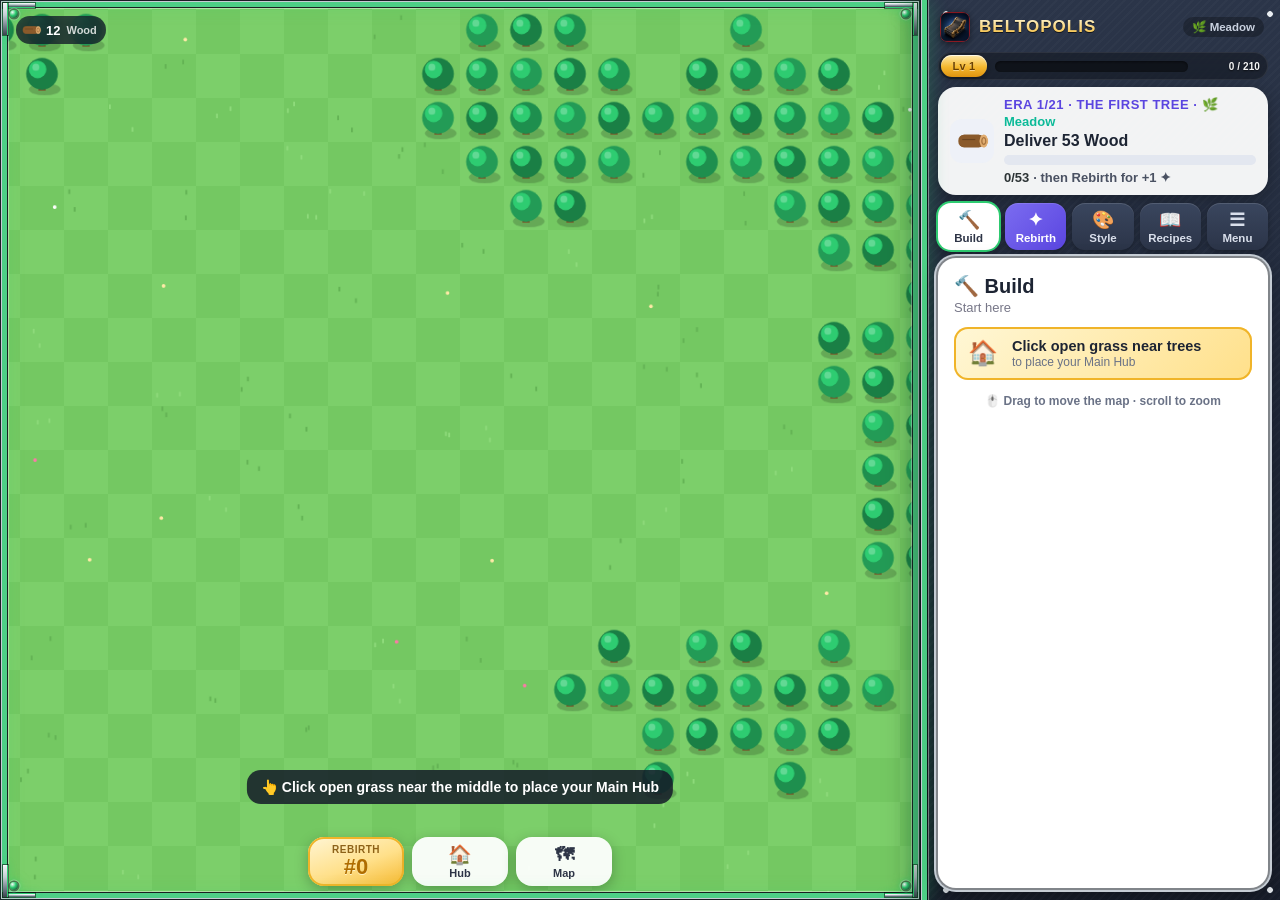
==== index.html @ 095f960b "Beltopolis web test build" ====
<!DOCTYPE html>
<html lang="en">
<head>
<meta charset="utf-8">
<meta name="viewport" content="width=device-width, initial-scale=1, maximum-scale=1, user-scalable=no, viewport-fit=cover">
<meta name="apple-mobile-web-app-capable" content="yes">
<meta name="mobile-web-app-capable" content="yes">
<meta name="apple-mobile-web-app-status-bar-style" content="black-translucent">
<meta name="apple-mobile-web-app-title" content="Beltopolis">
<meta name="theme-color" content="#1b2433">
<title>Beltopolis</title>
<link rel="manifest" href="manifest.webmanifest?v=72">
<link rel="apple-touch-icon" sizes="180x180" href="icons/icon-180.png?v=72">
<link rel="icon" type="image/png" sizes="32x32" href="icons/favicon-32.png?v=72">
<link rel="icon" type="image/png" sizes="16x16" href="icons/favicon-16.png?v=72">
<link rel="icon" type="image/png" sizes="192x192" href="icons/icon-192.png?v=72">
<link rel="stylesheet" href="style.css?v=72">
</head>
<body>
<canvas id="cv"></canvas>
<div id="frame" aria-hidden="true">
  <span class="fc tl"><i></i></span>
  <span class="fc tr"><i></i></span>
  <span class="fc bl"><i></i></span>
  <span class="fc br"><i></i></span>
</div>
<div id="top">
  <button type="button" id="xpBar" aria-label="Player level and XP">
    <span class="xp-badge" id="xpBadge">Lv 1</span><span class="xp-medal" id="xpMedal" hidden role="button" aria-label="Medals"><img alt=""></span>
    <span class="xp-track" aria-hidden="true"><i id="xpFill"></i></span>
    <span class="xp-lab" id="xpLab"></span>
  </button>
  <div id="quest" class="card"></div>
  <div id="stock"></div>
</div>
<div id="hint"></div>
<div id="bottom">
  <button id="rbTile" class="nav rbt" aria-label="Rebirth number"><span class="rbl">Rebirth</span><span class="rbn">#<b id="rbNum">0</b><i id="ascNum" class="ascb"></i></span></button>
  <button id="bPerk" class="nav main"><span class="ic">✦</span><span>Rebirth</span><span id="ppBadge" class="ppb"></span></button>
  <button id="bHub" class="nav" type="button" aria-label="Jump to your Hub"><span class="ic">🏠</span><span>Hub</span></button>
  <button id="bMap" class="nav" aria-label="View whole map"><span class="ic">🗺</span><span>Map</span></button>
  <button id="bMenu" class="nav"><span class="ic">☰</span><span>Menu</span></button>
</div>
<div id="photoBar">
  <button type="button" class="btn" data-a="x">Cancel</button>
  <span>Photo mode — frame your factory</span>
  <button type="button" class="btn green" data-a="shot">Take Photo</button>
</div>
<div id="photoPrev" role="dialog" aria-label="Factory photo"></div>
<div id="hutLoc">
  <button type="button" id="locWoodHut" class="hutloc" hidden aria-label="Find Woodcutter's Hut"><canvas aria-hidden="true"></canvas><span class="hutloc-mark" aria-hidden="true">🌲</span><span class="hutloc-badge" hidden>0</span></button>
  <button type="button" id="locRockHut" class="hutloc" hidden aria-label="Find Quarry Hut"><canvas aria-hidden="true"></canvas><span class="hutloc-mark" aria-hidden="true">⛏️</span><span class="hutloc-badge" hidden>0</span></button>
</div>
<aside id="dock" aria-label="Game panel">
  <div class="dk-brand"><img id="dkLogo" alt=""><b>Beltopolis</b><span id="dkWorld" class="dk-world"></span></div>
  <div id="dkStatus"></div>
  <nav class="dk-tabs" aria-label="Panels">
    <button type="button" class="dk-tab" data-t="build"><span class="ic">🔨</span><span>Build</span></button>
    <button type="button" class="dk-tab main" data-t="perk"><span class="ic">✦</span><span>Rebirth</span><i id="dkPP" class="ppb"></i></button>
    <button type="button" class="dk-tab" data-t="style"><span class="ic">🎨</span><span>Style</span></button>
    <button type="button" class="dk-tab" data-t="book"><span class="ic">📖</span><span>Recipes</span></button>
    <button type="button" class="dk-tab" data-t="menu"><span class="ic">☰</span><span>Menu</span></button>
  </nav>
  <div id="dkBody"><div id="dkIdle"></div></div>
</aside>
<div id="sheetWrap"><div id="sheet"></div></div>
<div id="toast"></div>
<div id="banner"></div>
<script src="game.js?v=72"></script>
</body>
</html>
---- style.css ----
:root{--sat:env(safe-area-inset-top,0px)}
*{box-sizing:border-box;-webkit-tap-highlight-color:transparent;-webkit-user-select:none;user-select:none;-webkit-touch-callout:none}
html,body{touch-action:manipulation;margin:0;height:100%;overflow:hidden;background:#1b2433;font-family:-apple-system,BlinkMacSystemFont,"SF Pro Rounded","Segoe UI",Roboto,"Noto Sans",sans-serif;color:#1d2433;overscroll-behavior:none}
#cv{position:fixed;inset:0;width:100%;height:100%;touch-action:none;display:block}
#top{position:fixed;left:0;right:0;top:0;padding:calc(var(--sat) + 8px) 10px 0;pointer-events:none;z-index:5}
.card{background:rgba(255,255,255,.94);border-radius:18px;box-shadow:0 6px 20px rgba(0,0,0,.25);}
#quest{pointer-events:auto;padding:10px 12px;display:flex;gap:10px;align-items:center}
#quest .qi{width:44px;height:44px;border-radius:12px;background:#eef1f8;display:flex;align-items:center;justify-content:center;flex:none}
#quest .qi img{width:36px;height:36px}
#quest .qb{flex:1;min-width:0}
#quest .qt{font-size:13px;font-weight:800;letter-spacing:.04em;color:#5a45e0;text-transform:uppercase;line-height:1.3}
#quest .qn{font-size:16px;font-weight:800;margin:1px 0 5px;white-space:nowrap;overflow:hidden;text-overflow:ellipsis}
.bar{height:10px;border-radius:6px;background:#e3e7f0;overflow:hidden}
.bar i{display:block;height:100%;width:0;background:linear-gradient(90deg,#00b894,#55efc4);border-radius:6px;transition:width .25s}
#quest .qr{font-size:13px;font-weight:700;color:#4a5162;margin-top:5px;display:flex;align-items:center;gap:4px;flex-wrap:wrap}
#quest .qr b{font-size:13px;font-weight:800;color:#2d3436}
#quest .qr img{width:16px;height:16px;vertical-align:-3px}
#quest.pulse{animation:pulse .6s}
@keyframes pulse{0%{transform:scale(1)}40%{transform:scale(1.04)}100%{transform:scale(1)}}
#stock{display:flex;gap:6px;overflow-x:auto;padding:8px 0 4px;pointer-events:auto;scrollbar-width:none}
#stock::-webkit-scrollbar{display:none}
.chip{flex:none;display:flex;align-items:center;gap:4px;background:rgba(20,26,40,.78);color:#fff;border-radius:14px;padding:3px 9px 3px 4px;font-size:13px;font-weight:700;backdrop-filter:blur(6px);-webkit-backdrop-filter:blur(6px)}
.chip img{width:22px;height:22px}
.chip.bump{animation:bump .3s}
@keyframes bump{50%{transform:scale(1.12)}}
#hint{position:fixed;left:50%;transform:translateX(-50%);bottom:calc(env(safe-area-inset-bottom) + 86px);background:rgba(20,26,40,.85);color:#fff;padding:9px 14px;border-radius:14px;font-size:14px;font-weight:600;max-width:92%;text-align:center;pointer-events:none;z-index:4;transition:opacity .3s}
#hint:empty{opacity:0}
#bottom{position:fixed;left:0;right:0;bottom:0;display:flex;gap:8px;justify-content:center;padding:8px 10px calc(env(safe-area-inset-bottom) + 10px);z-index:5;pointer-events:none}
.nav{pointer-events:auto;flex:1;max-width:96px;border:0;border-radius:16px;background:rgba(255,255,255,.94);box-shadow:0 4px 14px rgba(0,0,0,.25);padding:7px 4px;font:inherit;font-size:11px;font-weight:800;color:#2d3446;display:flex;flex-direction:column;align-items:center;gap:1px}
.nav .ic{font-size:19px;line-height:22px}
.nav:active{transform:scale(.94)}
.nav.glow{background:linear-gradient(135deg,#ffeaa7,#fdcb6e);animation:glow 1.2s infinite alternate}
@keyframes glow{to{box-shadow:0 0 18px 4px rgba(253,203,110,.9)}}
#sheetWrap{position:fixed;inset:0;z-index:10;pointer-events:none}
#sheetWrap.open{pointer-events:auto;background:rgba(0,0,0,.12)}
#sheet{position:absolute;left:0;right:0;bottom:0;background:#fff;border-radius:22px 22px 0 0;padding:14px 16px calc(env(safe-area-inset-bottom) + 16px);transform:translateY(105%);transition:transform .22s cubic-bezier(.2,.9,.3,1.1);max-height:min(62vh,62%);overflow-y:auto;-webkit-overflow-scrolling:touch;overscroll-behavior:contain;touch-action:pan-y;box-shadow:0 -8px 30px rgba(0,0,0,.25)}
/* leave ~38% of the screen as a clear tappable game band above the sheet */
#sheet.sheet-more{box-shadow:0 -8px 30px rgba(0,0,0,.25), inset 0 -32px 22px -10px rgba(255,255,255,.92)}
#sheetWrap.open #sheet{transform:none}
#sheet h2{margin:0 0 2px;font-size:20px}
#sheet .sub{color:#778;font-size:13px;margin-bottom:10px}
#sheet .grab{width:40px;height:5px;border-radius:3px;background:#d5d9e2;margin:-4px auto 10px}
.opt{display:flex;align-items:center;gap:10px;padding:10px;border-radius:14px;background:#f3f5fa;margin-bottom:8px;border:2px solid transparent}
.opt.sel{border-color:#6c5ce7;background:#efedff}
.opt .oi{width:42px;height:42px;flex:none}
.opt .ob{flex:1;min-width:0}
.opt .on{font-weight:800;font-size:15px}
.opt .od{font-size:12px;color:#667;display:flex;flex-wrap:wrap;align-items:center;gap:3px;margin-top:2px}
.opt .od img{width:16px;height:16px;vertical-align:-3px}
.cost.no{color:#d63031;font-weight:700}
.btn{border:0;border-radius:12px;padding:10px 14px;font:inherit;font-weight:800;font-size:14px;color:#fff;background:#6c5ce7;flex:none}
.btn:disabled{background:#b9bccc}
.btn.green{background:#00b894}.btn.red{background:#e17055}.btn.gray{background:#8a90a2}.btn.gold{background:#f39c12}
.btn:active{transform:scale(.95)}
.row{display:flex;gap:8px;margin-top:8px}
.row .btn{flex:1}
.lock{opacity:.55}
.kv{display:flex;justify-content:space-between;font-size:14px;padding:6px 0;border-bottom:1px solid #eef0f5}
.inv{display:grid;grid-template-columns:repeat(3,1fr);gap:6px}
.inv div{background:#f3f5fa;border-radius:10px;padding:5px;font-size:12px;font-weight:700;display:flex;align-items:center;gap:4px}
.inv img{width:22px;height:22px}
#toast{position:fixed;left:50%;top:40%;transform:translate(-50%,-50%) scale(.9);background:rgba(20,26,40,.92);color:#fff;padding:10px 16px;border-radius:14px;font-weight:700;font-size:14px;opacity:0;pointer-events:none;transition:all .2s;z-index:20;text-align:center;max-width:85%}
#toast.show{opacity:1;transform:translate(-50%,-50%) scale(1)}
#banner{position:fixed;left:50%;top:32%;transform:translate(-50%,-50%) scale(.6);z-index:21;pointer-events:none;opacity:0;text-align:center;background:linear-gradient(135deg,#6c5ce7,#a29bfe);color:#fff;border-radius:22px;padding:16px 18px;box-shadow:0 10px 40px rgba(108,92,231,.6);transition:all .35s cubic-bezier(.2,1.6,.4,1);max-width:min(92vw,360px);width:max-content}
#banner.show{opacity:1;transform:translate(-50%,-50%) scale(1)}
#banner b{display:block;font-size:24px}
#banner > span{display:block;font-size:13px;line-height:1.45;opacity:.95}
#banner .it{display:inline-flex;background:rgba(255,255,255,.92);color:#2d3436;font-size:11px;padding:0 5px 0 2px;line-height:18px;margin:2px 1px 0}
#banner .it img{width:14px;height:14px}
#banner .it .iq,#banner .it .nm{display:inline}
.pp{font-size:28px;font-weight:900;color:#f39c12}
.kv img{width:18px;height:18px;vertical-align:-4px}

/* item name labels next to icons */
.it{display:inline-flex;align-items:center;gap:3px;white-space:nowrap;background:rgba(108,92,231,.08);border-radius:8px;padding:1px 6px 1px 3px;font-weight:700;color:#3a4256;line-height:20px}
.it .nm{font-weight:600}
.opt .od .it img,.kv .it img,#quest .qr .it img{width:18px;height:18px;vertical-align:middle}
.opt .od{gap:4px}
.op{font-weight:800;color:#8a90a2;padding:0 1px}
.cost.no .it{color:#d63031;background:rgba(214,48,49,.09)}
.kv b{display:flex;flex-wrap:wrap;justify-content:flex-end;gap:4px;text-align:right;max-width:72%}
.kv span{flex:none}
.kv b .it,.kv b .it span{flex:initial}
#quest .qr .it{background:rgba(108,92,231,.1);color:#556;line-height:18px}
.chip .cn{font-size:11px;font-weight:600;opacity:.8;margin-left:2px}

/* building panel: stats / progress / tier upgrades */
.tpill{display:inline-block;vertical-align:3px;font-size:12px;font-weight:900;padding:2px 8px;border-radius:10px;background:var(--tc);color:#2d3436}
.sec{background:#f3f5fa;border-radius:14px;padding:10px 12px;margin:8px 0}
.st{font-size:13px;font-weight:900;letter-spacing:.06em;text-transform:uppercase;color:#2d3446;margin-bottom:6px}
.sh{font-size:13px;font-weight:800;color:#667}
.sr{display:flex;align-items:center;gap:6px;font-size:15px;padding:2px 0}
.sr img{width:22px;height:22px}.sr span{flex:1;font-weight:600}.sr b{font-weight:900;color:#00a383}
.ph{display:flex;justify-content:space-between;align-items:baseline;font-weight:900;font-size:14px;gap:8px}
.ph em{font-style:normal;font-weight:600;font-size:12px;color:#778;text-align:right}
.pin{display:flex;flex-wrap:wrap;gap:4px;align-items:center;margin:6px 0 2px;font-size:12px}
.pin .it img{width:18px;height:18px}
.pbar{height:10px;border-radius:6px;background:#dfe3ec;overflow:hidden;margin-top:6px}
.pbar i{display:block;height:100%;width:0;background:linear-gradient(90deg,#00b894,#55efc4);border-radius:6px;transition:width .15s linear}
.trow{display:flex;gap:8px;overflow-x:auto;scroll-snap-type:x mandatory;padding:2px 2px 6px;-webkit-overflow-scrolling:touch}
.tcard{flex:none;width:104px;scroll-snap-align:start;background:#fff;border:2px solid #dfe3ec;border-radius:14px;padding:8px 6px;text-align:center;display:flex;flex-direction:column;align-items:center;gap:3px}
.tcard.own{border-color:var(--tc)}
.tcard.cur{border-color:#6c5ce7;box-shadow:0 0 0 2px #6c5ce7 inset;background:#efedff}
.tcard.next{border-color:#00b894;border-style:dashed}
.tcard:not(.own):not(.next){opacity:.6}
.tpic{position:relative;width:56px;height:56px}
.tpic img{width:56px;height:56px}
.tcard:not(.own) .tpic img{filter:grayscale(.7)}
.tpic i{position:absolute;right:-4px;bottom:-2px;width:22px;height:22px;border-radius:50%;background:var(--tc);border:2px solid #fff;font-style:normal;font-weight:900;font-size:12px;line-height:18px;color:#2d3436}
.tn{font-weight:900;font-size:15px}
.tsp{font-weight:800;font-size:14px;color:#e67e22}
.tcur{font-size:12px;font-weight:800;color:#6c5ce7}.town{font-size:12px;font-weight:700;color:#00a383}.tlock{font-size:11px;color:#889}
.tcost{display:flex;flex-direction:column;gap:3px;align-items:center;font-size:11px}
.tcost .it{font-size:11px;padding:1px 5px 1px 2px}.tcost .it img{width:16px;height:16px}
.tcard .btn{padding:7px 10px;font-size:13px;margin-top:3px;width:100%}
.sec.rm{display:flex;align-items:center;justify-content:space-between}
.sec.rm .btn{padding:8px 12px}

/* double output cards */
.dpic{width:56px;height:56px;border-radius:14px;background:linear-gradient(135deg,#ffeaa7,#ffd32a);display:flex;align-items:center;justify-content:center;font-weight:900;font-size:22px;color:#2d3436;box-shadow:0 3px 0 #e1b12c}
.dcard:not(.own) .dpic{filter:grayscale(.6)}
.sr.avg{font-size:13px;color:#667}.sr.avg span{font-weight:600}.sr.avg b{color:#e1a500}

.inv div{transition:background .3s}.inv div.up{background:#dff7ec}.inv div.up .hq{color:#00a37a}.inv div.new{background:#e6e0ff}
.chip .cq{font-variant-numeric:tabular-nums}.inv .hq{font-variant-numeric:tabular-nums}

.btn.orange{background:#f0932b;white-space:nowrap}
.opt.clr{background:#fff4e6;border:2px dashed #f0b27a}
.opt.clr .clri{display:flex;align-items:center;justify-content:center;font-size:26px}
.opt.clr.hot{border:2px solid #e67e22;animation:clrpulse .5s 3}
@keyframes clrpulse{50%{transform:scale(1.03);box-shadow:0 0 0 6px rgba(230,126,34,.25)}}

#multibar{position:fixed;left:10px;right:10px;bottom:calc(env(safe-area-inset-bottom) + 84px);z-index:9;background:#1e2430;color:#fff;border-radius:18px;padding:10px 10px 10px 14px;display:flex;align-items:center;gap:8px;box-shadow:0 8px 24px rgba(0,0,0,.3);transform:translateY(160%);opacity:0;transition:transform .2s,opacity .2s;pointer-events:none}
#multibar.show{transform:none;opacity:1;pointer-events:auto}
#multibar .mb-t{flex:1;min-width:0;font-size:15px}
#multibar .mb-t b{color:#55efc4}
#multibar .mb-t span{display:block;font-size:11.5px;color:#b9c0cf;margin-top:2px;white-space:nowrap;overflow:hidden;text-overflow:ellipsis}
#multibar .btn{padding:9px 12px;font-size:14px;white-space:nowrap}
.bk{display:flex;align-items:center;gap:10px;background:#f3f5fa;border-radius:14px;padding:10px;margin-bottom:8px}
.bk.part{background:#fff7e6;border:1px dashed #f0b27a}
.bk-l{flex:1;min-width:0;display:flex;flex-direction:column;gap:3px}
.bk-l b{font-size:14px}.bk-l>span{font-size:12px;color:#778}
.bk-c{display:flex;flex-wrap:wrap;gap:4px;margin-top:2px}
.bk-s{color:#b07d10 !important}
.bk-r .btn{white-space:nowrap}
.bk-to{display:flex;align-items:center;gap:6px;margin:2px 0 8px;font-size:12px;color:#778;font-weight:700}
.tchip{border:2px solid var(--tc);background:#fff;border-radius:999px;padding:4px 10px;font-weight:900;font-size:13px;color:#2d3436}
.tchip.on{background:var(--tc)}
.sec.selall{display:flex;align-items:center;gap:10px}.sec.selall .btn{white-space:nowrap;font-size:13px;padding:9px 10px}
.sec.rm .bk-l{flex:1}
.bk-c .it{font-size:11px;padding:1px 5px 1px 2px;line-height:18px}.bk-c .it img{width:16px;height:16px;vertical-align:middle}
.away{text-align:center}.away h2{margin-top:2px}.aw-h{font-size:34px;line-height:1}
.aw-list{display:grid;grid-template-columns:1fr 1fr;gap:6px;margin:10px 0 6px;text-align:left}
.aw-i{display:flex;align-items:center;gap:6px;background:#f3f5fa;border-radius:12px;padding:6px 8px;font-size:13px;min-width:0}
.aw-i img{width:24px;height:24px;flex:none}.aw-i .aw-n{flex:1;min-width:0;overflow:hidden;text-overflow:ellipsis;white-space:nowrap;color:#556;font-weight:600}
.aw-i b{color:#00a37a;font-variant-numeric:tabular-nums}
.aw-more{font-size:12px;color:#889;margin-bottom:4px}

.sl-h{margin:8px 0 6px;font-size:15px;color:#334}
.slot{background:#f3f5fa;border:2px solid transparent;border-radius:14px;padding:8px 10px;margin-bottom:8px}
.slot.on{border-color:#00b894;background:#eafaf5}.slot.empty{border-style:dashed;border-color:#ccd2e0;background:#fafbfd}
.sl-top{display:flex;align-items:center;gap:6px}.sl-n{font-size:15px;min-width:0;overflow:hidden;text-overflow:ellipsis;white-space:nowrap}
.sl-ed{border:0;background:none;font-size:13px;padding:2px 4px;opacity:.7}
.sl-tag{margin-left:auto;background:#00b894;color:#fff;font-size:11px;font-weight:800;border-radius:8px;padding:2px 8px}
.sl-s{font-size:13px;color:#556}.sl-t{font-size:12px;color:#889}
.sl-b{display:flex;gap:8px;margin-top:6px}.sl-b:empty{display:none}.sl-b .btn{flex:1;padding:8px 10px}
/* ===== Eras / Rebirth ===== */
#quest.ready{background:linear-gradient(135deg,#fff7d6,#ffe08a);box-shadow:0 0 0 3px #f39c12,0 6px 20px rgba(0,0,0,.25);animation:qready 1.4s ease-in-out infinite;cursor:pointer}
@keyframes qready{50%{box-shadow:0 0 0 5px #fdcb6e,0 6px 24px rgba(243,156,18,.6)}}
.rb-card{background:#f3f5fa;border-radius:16px;padding:10px 12px;margin:6px 0 4px}
.rb-card.ready{background:linear-gradient(135deg,#fff7d6,#ffeaa7);box-shadow:inset 0 0 0 2px #f39c12}
.rb-row{display:flex;align-items:center;gap:8px;justify-content:space-between}
.rb-era{font-weight:800;font-size:15px;color:#334}.rb-q{font-size:13px;color:#556;margin-top:2px}
.rb-pp{font-size:26px;font-weight:900;color:#f39c12;white-space:nowrap}.rb-pp span{margin-right:3px}
.rb-next{display:flex;align-items:center;gap:10px;margin-top:8px;background:#fff;border-radius:12px;padding:6px 10px}
.rb-next img{width:40px;height:40px;flex:none}.rb-next small{display:block;color:#889;font-size:11px;font-weight:700;text-transform:uppercase;letter-spacing:.03em}.rb-next b{font-size:13px;color:#334}
.rb-go{width:100%;margin-top:10px;font-size:16px;padding:13px}
.rb-lock{font-size:12px;color:#778;margin-top:8px}
.pk-sub{font-size:11px;color:#99a;font-weight:600;margin-left:4px}
.pk-ic{display:flex;align-items:center;justify-content:center;font-size:24px;background:#fff4dc;border-radius:12px}
.pk-pips{display:flex;gap:3px;margin:2px 0}.pk-pips i{width:14px;height:6px;border-radius:3px;background:#dfe3ee}.pk-pips i.on{background:#f39c12}
#celebrate{position:fixed;inset:0;z-index:40;display:none;align-items:flex-start;justify-content:center;background:radial-gradient(circle at 50% 40%,rgba(108,92,231,.92),rgba(27,22,60,.96));padding:max(12px, env(safe-area-inset-top, 0px)) 16px 24px;overflow-y:auto;-webkit-overflow-scrolling:touch}
#celebrate.show{display:flex;animation:cbIn .35s ease-out}
#celebrate .cb-box{margin:auto}
@keyframes cbIn{from{opacity:0}to{opacity:1}}
.cb-box{width:100%;max-width:360px;text-align:center;color:#fff}
.cb-top{font-size:14px;font-weight:800;opacity:.85;text-transform:uppercase;letter-spacing:.08em}
.cb-box h1{margin:2px 0 6px;font-size:44px;font-weight:900;text-shadow:0 4px 0 rgba(0,0,0,.25);animation:cbPop .6s cubic-bezier(.2,1.6,.4,1)}
@keyframes cbPop{from{transform:scale(.3);opacity:0}to{transform:scale(1);opacity:1}}
.cb-pp span{display:inline-block;font-size:30px;font-weight:900;color:#ffd23f;background:rgba(0,0,0,.25);border-radius:999px;padding:4px 18px;animation:cbPop .6s .25s both cubic-bezier(.2,1.6,.4,1)}
.cb-pp small{display:block;font-size:12px;opacity:.8;margin-top:4px}
.cb-reveal{position:relative;width:170px;height:170px;margin:14px auto 4px}
.cb-rays{position:absolute;inset:0;border-radius:50%;background:repeating-conic-gradient(rgba(255,234,167,.55) 0 10deg,rgba(255,234,167,0) 10deg 30deg);animation:spin 8s linear infinite;-webkit-mask:radial-gradient(circle,#000 30%,transparent 70%);mask:radial-gradient(circle,#000 30%,transparent 70%)}
.cb-reveal img{position:absolute;left:50%;top:50%;width:112px;height:112px;transform:translate(-50%,-50%);filter:drop-shadow(0 0 14px rgba(255,255,255,.8)) drop-shadow(0 6px 6px rgba(0,0,0,.35));animation:cbReveal .9s .45s both cubic-bezier(.2,1.5,.4,1)}
@keyframes cbReveal{from{transform:translate(-50%,-50%) scale(0) rotate(-40deg);opacity:0}to{transform:translate(-50%,-50%) scale(1) rotate(0);opacity:1}}
@keyframes spin{to{transform:rotate(360deg)}}
.cb-kind{font-size:13px;font-weight:900;color:#ffd23f;text-transform:uppercase;letter-spacing:.1em}
.cb-name{font-size:22px;font-weight:900;margin:2px 0 8px;line-height:1.2}
.cb-era{font-size:14px;font-weight:700;opacity:.9}
.cb-q{font-size:14px;margin:6px 0 14px;background:rgba(255,255,255,.14);border-radius:12px;padding:8px}
#celebrate .row .btn{font-size:16px;padding:13px}

/* bottom bar: gold rebirth counter + prominent Rebirth button */
.nav.rbt{background:linear-gradient(160deg,#fff6d6,#ffe08a 55%,#f5b82e);color:#7a4b00;box-shadow:0 4px 14px rgba(0,0,0,.25),inset 0 0 0 2px #f0b429;justify-content:center;gap:0}
.nav.rbt .rbl{font-size:10px;letter-spacing:.5px;text-transform:uppercase;opacity:.85}
.nav.rbt .rbn{font-size:22px;line-height:24px;font-weight:900;color:#b06d00;text-shadow:0 1px 0 #fff3c4}
.nav.rbt .rbn b{font-weight:900}
.nav.main{position:relative;background:linear-gradient(135deg,#7b6cf0,#5a45e0);color:#fff;max-width:112px}
.nav.main .ic{font-size:21px}
.nav.main.has{animation:glow 1.2s infinite alternate}
.ppb{position:absolute;top:-8px;right:-6px;min-width:22px;padding:2px 6px;border-radius:12px;background:linear-gradient(135deg,#ffe08a,#f5b82e);color:#6b4100;font-size:12px;font-weight:900;box-shadow:0 2px 6px rgba(0,0,0,.3);display:none}
.ppb.show{display:block}

/* ascensions */
.ascb{font-style:normal;display:none;margin-left:3px;font-size:14px;font-weight:900;color:#fff;background:linear-gradient(135deg,#ffd23f,#e08e00);border-radius:9px;padding:0 5px;vertical-align:4px;box-shadow:0 1px 3px rgba(0,0,0,.25)}
.ascb.show{display:inline-block}
.opt.goldopt{background:linear-gradient(135deg,#fff8d6,#ffe9a0);border-color:#f0b429;box-shadow:0 0 0 2px #f5c542 inset,0 0 14px rgba(255,200,40,.55)}
.goldfree{color:#b06d00;background:linear-gradient(135deg,#ffe58a,#ffc93c);padding:1px 7px;border-radius:8px;font-weight:900;box-shadow:0 0 8px rgba(255,190,30,.7)}
.cb-box.asc{background:linear-gradient(180deg,#3b2a00,#7a5200 60%,#b37800);border:2px solid #ffd23f;box-shadow:0 0 40px rgba(255,200,40,.6)}
.asc-h{background:linear-gradient(180deg,#fff6c9,#ffd23f 50%,#f0a500);-webkit-background-clip:text;background-clip:text;color:transparent !important;font-size:38px !important;letter-spacing:1px;text-shadow:none !important;filter:drop-shadow(0 2px 0 rgba(0,0,0,.35))}
.asc-n{color:#ffe58a !important;font-size:21px !important}
.asc-rv img{filter:drop-shadow(0 0 14px #ffd23f) sepia(1) saturate(4) hue-rotate(-12deg) brightness(1.15)}
.asc-row{display:flex;justify-content:center;gap:6px;margin:6px 0;flex-wrap:wrap}
.asc-chip{display:inline-flex;width:30px;height:30px;border-radius:50%;align-items:center;justify-content:center;background:radial-gradient(#fff6c9,#ffd23f);box-shadow:0 0 10px rgba(255,210,63,.8)}
.asc-chip img{width:22px;height:22px}
.opt.goldopt .oi{filter:sepia(1) saturate(5) hue-rotate(-12deg) brightness(1.12) drop-shadow(0 0 5px rgba(255,200,40,.9))}
/* ===== retention: daily, achievements, golden hub ===== */
#hint{z-index:4}
#daily{position:fixed;inset:0;z-index:39;display:none;align-items:center;justify-content:center;background:radial-gradient(circle at 50% 35%,rgba(253,203,110,.92),rgba(108,92,231,.95) 70%);padding:18px}
#daily.show{display:flex;animation:cbIn .35s ease-out}
.dl-box{width:100%;max-width:360px;text-align:center;color:#fff}
.dl-top{font-size:14px;font-weight:900;text-transform:uppercase;letter-spacing:.1em;opacity:.9}
.dl-box h1{margin:2px 0;font-size:42px;font-weight:900;text-shadow:0 4px 0 rgba(0,0,0,.2);animation:cbPop .6s cubic-bezier(.2,1.6,.4,1)}
.dl-sub{font-size:14px;font-weight:700;margin-bottom:12px}
.dl-grid{display:grid;grid-template-columns:repeat(4,1fr);gap:7px;margin-bottom:12px}
.dy{position:relative;background:rgba(255,255,255,.18);border-radius:14px;padding:7px 2px;border:2px solid transparent}
.dy.big{grid-column:span 2;background:linear-gradient(160deg,rgba(255,243,176,.5),rgba(240,165,0,.5))}
.dy.got{opacity:.6}
.dy.now{background:#fff;color:#5a45e0;border-color:#ffd23f;box-shadow:0 0 18px rgba(255,210,63,.9);animation:bstPulse 1.1s ease-in-out infinite}
.dy-n{font-size:11px;font-weight:800;text-transform:uppercase}
.dy-i{font-size:24px;line-height:30px}
.dy-r{font-size:11px;font-weight:800}
.dy-c{position:absolute;top:-6px;right:-4px;background:#00b894;color:#fff;border-radius:50%;width:20px;height:20px;font-style:normal;font-size:12px;line-height:20px;font-weight:900}
.dl-get{background:rgba(0,0,0,.2);border-radius:14px;padding:8px;margin-bottom:14px}
.dl-get small{display:block;font-weight:800;opacity:.85;margin-bottom:4px}
.dl-get .it{display:inline-flex;align-items:center;gap:3px;background:rgba(255,255,255,.9);color:#2d3436;border-radius:10px;padding:2px 7px;margin:2px;font-weight:800;font-size:13px}
.dl-get .it img{width:20px;height:20px}
#daily .row .btn{font-size:18px;padding:14px}
#achToast{pointer-events:none;position:fixed;left:50%;top:calc(var(--sat) + 10px);transform:translate(-50%,calc(-100% - var(--sat) - 40px));opacity:0;visibility:hidden;z-index:45;display:flex;gap:10px;align-items:center;min-width:250px;max-width:92%;background:linear-gradient(135deg,#2d2a55,#5a45e0);color:#fff;border-radius:16px;padding:9px 14px;box-shadow:0 8px 30px rgba(0,0,0,.35),inset 0 0 0 2px #ffd23f;transition:transform .35s cubic-bezier(.2,1.4,.4,1),opacity .3s,visibility 0s .35s}
#achToast.show{transform:translate(-50%,0);opacity:1;visibility:visible;transition:transform .35s cubic-bezier(.2,1.4,.4,1),opacity .2s,visibility 0s}
#achToast.gone{display:none}
#achToast .at-ic{font-size:30px}
#achToast small{display:block;font-size:11px;font-weight:800;color:#ffd23f}
#achToast b{display:block;font-size:16px}
#achToast span{font-size:12px;opacity:.9}
#achToast .at-r{font-size:12px;opacity:.95;display:flex;flex-wrap:wrap;align-items:center;gap:3px;margin-top:2px;max-width:260px}
#achToast .at-r .it{background:rgba(255,255,255,.92);color:#2d3436;font-size:11px;padding:0 5px 0 2px;line-height:18px;opacity:1}
#achToast .at-r .it img{width:14px;height:14px}
.opt.achbtn{width:100%;display:flex;align-items:center;gap:10px;text-align:left;font:inherit;background:linear-gradient(135deg,#fff6d6,#ffe08a);border:2px solid #f0b429;border-radius:14px;padding:10px 12px;margin-bottom:6px;color:#2d3436}
.achbtn .ach-ic{font-size:26px}.achbtn .ob{flex:1}.achbtn b{display:block;font-size:16px}.achbtn small{color:#7a4b00;font-weight:700}.achbtn .chev{font-size:26px;color:#b06d00}
.gprog{background:linear-gradient(135deg,#fff8e1,#ffe9a8);border:2px solid #f0b429;border-radius:14px;padding:10px 12px;margin:6px 0 10px;color:#5a3a00}
.gprog.done{background:linear-gradient(135deg,#fff3b0,#ffd23f);box-shadow:0 0 18px rgba(255,200,40,.7)}
.gp-h{display:flex;justify-content:space-between;font-weight:900}
.bar.gold i{background:linear-gradient(90deg,#ffd23f,#f0a500)!important}
.gp-row{display:flex;gap:3px;margin-top:6px;justify-content:space-between}
.gp-c{width:28px;height:28px;border-radius:8px;background:rgba(0,0,0,.08);display:flex;align-items:center;justify-content:center;filter:grayscale(1);opacity:.45}
.gp-c.on{filter:none;opacity:1;background:#ffd23f;box-shadow:0 0 8px rgba(255,190,0,.9)}
.gp-c img{width:22px;height:22px}
.gp-s{font-size:12px;margin-top:6px}
.achs{display:flex;flex-direction:column;gap:6px;margin-bottom:10px}
.ach{display:flex;gap:10px;align-items:center;background:#f4f5fa;border-radius:12px;padding:8px 10px}
.ach .ach-ic{font-size:24px;width:32px;text-align:center;filter:grayscale(1);opacity:.55}
.ach.done{background:linear-gradient(135deg,#eafff7,#c9f7e6)}.ach.done .ach-ic{filter:none;opacity:1}
.ach-b{flex:1;min-width:0}.ach-b b{display:block;font-size:14px}.ach-b small{display:block;font-size:12px;color:#636e72}
.ach-b .bar{margin-top:4px;height:6px}
.ach-r{margin-top:4px;font-size:11px;font-weight:800;color:#6c5ce7;display:flex;flex-wrap:wrap;align-items:center;gap:3px;line-height:1.35}
.ach-r .it{font-size:11px;padding:0 5px 0 2px;line-height:18px;background:rgba(108,92,231,.10)}
.ach-r .it img{width:14px;height:14px}
.ach.leg .ach-r .it{background:rgba(255,210,63,.16);color:#ffe9a0}
.asc-prog{background:rgba(0,0,0,.22);border-radius:12px;padding:7px 10px;margin:6px 0;font-size:13px}
.asc-hint{font-size:12px;opacity:.9;margin-bottom:4px}
.era-unlock{margin:10px auto 8px;max-width:320px;background:linear-gradient(180deg,rgba(255,255,255,.2),rgba(80,50,140,.35));border:2px solid rgba(255,234,167,.75);border-radius:18px;padding:12px 12px 10px;box-shadow:0 0 28px rgba(162,140,255,.45),inset 0 0 0 1px rgba(255,255,255,.18);animation:cbPop .65s .2s both cubic-bezier(.2,1.6,.4,1)}
.era-unlock.cap{background:linear-gradient(180deg,rgba(255,243,176,.35),rgba(176,120,20,.35));border-color:#ffd23f}
.era-unlock .eu-k{font-size:11px;font-weight:900;letter-spacing:.14em;text-transform:uppercase;color:#ffd23f}
.era-unlock .eu-art{display:flex;align-items:center;justify-content:center;gap:8px;margin:8px 0 6px;min-height:76px}
.era-unlock .eu-art img{width:76px;height:76px;position:static;transform:none;filter:drop-shadow(0 0 12px rgba(255,255,255,.85)) drop-shadow(0 4px 6px rgba(0,0,0,.35));animation:euPop .75s .35s both cubic-bezier(.2,1.5,.4,1)}
.era-unlock .eu-arrow{font-size:28px;font-weight:900;color:#ffd23f;text-shadow:0 2px 0 rgba(0,0,0,.3)}
.era-unlock .eu-line{font-size:18px;font-weight:900;line-height:1.25;color:#fff}
.era-unlock .eu-sub{font-size:13px;font-weight:700;opacity:.95;margin-top:4px;line-height:1.35}
.era-unlock .eu-craft,.era-unlock .eu-more{font-size:13px;font-weight:700;opacity:.95;margin-top:6px;line-height:1.35}
.era-unlock .eu-fifty{display:inline-flex;align-items:center;justify-content:center;width:88px;height:88px;border-radius:50%;font-size:36px;font-weight:900;color:#5a3a00;background:radial-gradient(#fff6c9,#ffd23f 55%,#e08e00);box-shadow:0 0 24px rgba(255,210,63,.9);animation:euPop .75s .35s both cubic-bezier(.2,1.5,.4,1)}
.cb-name.asc-n .asc-gico{width:28px;height:28px;vertical-align:-6px;filter:sepia(1) saturate(4) hue-rotate(-12deg) brightness(1.15) drop-shadow(0 0 6px rgba(255,210,63,.8))}
@keyframes euPop{from{transform:scale(0) rotate(-28deg);opacity:0}to{transform:scale(1) rotate(0);opacity:1}}

.gh-win{background:linear-gradient(135deg,#fff3b0,#ffd23f);color:#5a3a00;border-radius:14px;padding:10px;margin:8px 0;font-size:14px;box-shadow:0 0 24px rgba(255,210,63,.9);animation:cbPop .7s .6s both cubic-bezier(.2,1.6,.4,1)}
.brtip{display:block;margin-top:3px;font-size:12px;color:#6c5ce7;font-weight:700}
/* legendary achievements */
.lg-h{margin:14px 0 8px;padding:10px 12px;border-radius:14px;text-align:center;color:#fff;background:linear-gradient(135deg,#3c1a78,#7d3cff 55%,#c48a00);box-shadow:0 0 18px rgba(165,94,234,.6),inset 0 0 0 2px #ffd23f}
.lg-h span{display:block;font-weight:900;letter-spacing:.18em;font-size:16px;color:#ffe9a0;text-shadow:0 0 8px rgba(255,210,63,.8)}
.lg-h small{font-size:12px;opacity:.9}
.ach.leg{background:linear-gradient(135deg,#2a1856,#4b2a96);color:#fff;box-shadow:0 0 12px rgba(165,94,234,.45),inset 0 0 0 2px rgba(255,210,63,.55)}
.ach.leg .ach-b small{color:#e6dcff}.ach.leg .ach-r{color:#ffd23f}
.ach.leg .ach-ic{filter:grayscale(.6) drop-shadow(0 0 4px rgba(255,210,63,.4));opacity:.8}
.ach.leg.done{background:linear-gradient(135deg,#5b2bc0,#c48a00);box-shadow:0 0 22px rgba(255,210,63,.8),inset 0 0 0 2px #ffd23f}
.ach.leg.done .ach-ic{filter:drop-shadow(0 0 8px #ffd23f);opacity:1}
.lg-tag{display:inline-block;font-style:normal;font-size:9px;font-weight:900;letter-spacing:.14em;color:#3c1a78;background:linear-gradient(90deg,#ffe9a0,#ffd23f);border-radius:6px;padding:1px 6px;margin-bottom:2px}
.bar.leg{background:rgba(255,255,255,.18)}.bar.leg i{background:linear-gradient(90deg,#a55eea,#ffd23f)!important}
.ach-p{font-size:11px!important;margin-top:2px;opacity:.9}
#achToast.legend{background:linear-gradient(135deg,#3c1a78,#7d3cff 60%,#c48a00);box-shadow:0 0 30px rgba(255,210,63,.8),inset 0 0 0 2px #ffd23f}
/* ===== ascension worlds ===== */
.ww{font-weight:700;color:#00b894;text-transform:none;letter-spacing:0;opacity:.95}
.world-tag{display:flex;align-items:center;gap:8px;background:linear-gradient(135deg,#eefaf5,#e8f0ff);border-radius:14px;padding:10px 12px;margin:8px 0 4px;font-size:15px}
.world-tag b{font-weight:800}.world-tag small{display:block;font-size:11px;color:#667;font-weight:600}
.asc-world{display:flex;align-items:center;gap:12px;background:rgba(0,0,0,.22);border-radius:14px;padding:8px 10px;margin:8px 0;text-align:left}
.asc-world .aw-prev{width:72px;height:72px;border-radius:12px;border:2px solid #ffd23f;flex:none;background:#000}
.asc-world .aw-l{font-size:11px;letter-spacing:.12em;text-transform:uppercase;opacity:.85;font-weight:800}
.asc-world b{display:block;font-size:18px;margin:1px 0}
.asc-world small{display:block;font-size:11px;opacity:.85}
/* ===== recipe book ===== */
.rbk-h{font-size:12px;font-weight:800;letter-spacing:.06em;text-transform:uppercase;color:#6c5ce7;margin:14px 0 6px}
.rbk-grid{display:grid;grid-template-columns:1fr 1fr;gap:8px}
.rbk-item{display:flex;align-items:center;gap:8px;border:0;border-radius:14px;padding:10px 12px;background:#eef1f8;font-weight:800;font-size:14px;text-align:left;color:#222}
.rbk-item img{width:28px;height:28px;flex:none}
.rbk-item.dim{opacity:.55;background:#f0f0f3;color:#889}
.rbk-q{font-size:22px;width:28px;text-align:center}
.rt-wrap{margin:8px 0 12px}
.rt-node{background:#f7f8fc;border-radius:16px;padding:10px 12px;margin:6px 0;border:2px solid #e4e7f0}
.rt-node.lock{opacity:.7}
.rt-head{display:flex;align-items:center;gap:10px}
.rt-head img,.rt-ic{width:36px;height:36px;font-size:28px;flex:none}
.rt-head b{display:block;font-size:16px}
.rt-head small{display:block;font-size:12px;color:#667;font-weight:600}
.rt-ins{margin:8px 0 4px;padding-left:8px;border-left:3px solid #a29bfe}
.rt-plus{text-align:center;font-weight:900;color:#a29bfe;margin:2px 0;font-size:14px}
.rt-arrow{font-size:13px;font-weight:700;color:#6c5ce7;margin:6px 0 2px;padding:6px 8px;background:rgba(108,92,231,.1);border-radius:10px}
.rt-raw{font-size:13px;font-weight:700;color:#00b894;margin-top:6px;padding:6px 8px;background:rgba(0,184,148,.1);border-radius:10px}
.rt-used{margin-top:10px;padding-top:8px;border-top:1px dashed #ccd}
.rt-uh{font-size:11px;font-weight:800;letter-spacing:.08em;text-transform:uppercase;color:#889;margin-bottom:6px}
.rt-chip{display:inline-flex;align-items:center;gap:5px;border:0;border-radius:999px;padding:7px 10px;margin:3px;background:#fff;box-shadow:0 1px 4px rgba(0,0,0,.08);font-weight:800;font-size:13px}
.rt-chip img{width:20px;height:20px}
.rt-chip.dim{opacity:.5}
#quest{cursor:pointer}

/* mega perk shop */
.pk.mega{background:linear-gradient(135deg,#f3e7ff,#fff7e0);border:2px solid #a55eea}
.mega-tag{display:inline-block;font-size:9px;font-weight:900;letter-spacing:.1em;background:#a55eea;color:#fff;border-radius:6px;padding:1px 5px;vertical-align:middle}
.pk-sec{margin:14px 0 6px;font-size:12px;font-weight:800;letter-spacing:.06em;text-transform:uppercase;color:#6c5ce7}
.pk-sec span{font-weight:600;color:#889;text-transform:none;letter-spacing:0}
.pk-own{font-size:12px;font-weight:800;color:#00b894;margin:2px 0}
.pk-costline{font-size:12px;font-weight:700;color:#a55eea;margin:2px 0}

/* —— clear single-track building upgrades —— */
.upg-sec{padding-top:4px}
.upg-tip{background:#fff8e1;border:2px solid #f0b429;border-radius:12px;padding:10px 12px;margin:0 0 10px;font-size:15px;font-weight:700;color:#5a3a00;line-height:1.35}
.upg-stars{font-size:22px;font-weight:900;letter-spacing:2px;color:var(--tc,#6c5ce7);margin:4px 0 10px;display:flex;align-items:center;gap:10px;flex-wrap:wrap}
.upg-stars span{font-size:16px;letter-spacing:0;color:#2d3436}
.upg-cmp{background:#f4f5fa;border-radius:14px;padding:10px 12px;margin-bottom:12px}
.upg-row{display:flex;flex-direction:column;gap:2px;padding:6px 0;border-bottom:1px solid #e5e7ef}
.upg-row:last-child{border-bottom:0;padding-bottom:0}
.upg-row .uk{font-size:13px;font-weight:800;color:#636e72;text-transform:uppercase;letter-spacing:.04em}
.upg-row .uv{font-size:16px;font-weight:700;color:#2d3436;line-height:1.35}
.upg-row .uv b{color:#6c5ce7}
.upg-row .uv small{font-size:13px;font-weight:600;color:#636e72}
.upg-btn{width:100%;font-size:17px;padding:14px 12px;margin-top:4px;white-space:normal;line-height:1.3}
.upg-btn.max{background:#dfe3ec;color:#636e72}
.upg-btn:disabled:not(.max){background:#dfe3ec;color:#636e72;opacity:1}
.upg-need{margin-top:8px;font-size:14px;font-weight:800;color:#d63031;text-align:center}

/* ===== daily spin wheel ===== */
.spin-box h1{font-size:34px}
.sp-wrap{position:relative;width:min(78vw,300px);margin:6px auto 10px}
.sp-cv{width:100%;height:auto;display:block;filter:drop-shadow(0 8px 18px rgba(0,0,0,.35));border-radius:50%}
.sp-pin{position:absolute;left:50%;top:-6px;transform:translateX(-50%);font-size:28px;line-height:1;color:#fff;text-shadow:0 2px 0 rgba(0,0,0,.35);z-index:2;pointer-events:none}
.sp-odds{display:flex;flex-direction:column;gap:4px;max-height:28vh;overflow:auto;text-align:left;background:rgba(0,0,0,.22);border-radius:14px;padding:8px 10px;margin-bottom:12px}
.sp-odd{display:flex;align-items:center;gap:8px;font-size:13px;font-weight:800;color:#fff}
.sp-odd i{width:10px;height:10px;border-radius:3px;flex:none}
.sp-odd img{width:22px;height:22px;vertical-align:-5px}
.sp-odd b{margin-left:auto;font-variant-numeric:tabular-nums;opacity:.95}
.sp-go{font-size:20px!important;padding:14px 28px!important;min-width:60%}
.sp-go:disabled{opacity:.7}
.sp-x{background:none;border:0;color:rgba(255,255,255,.85);font:inherit;font-weight:800;margin-top:8px;padding:8px 14px}
.sp-win{display:flex;justify-content:center;margin:14px 0;font-size:22px}
.sp-win .it{font-size:18px;padding:10px 16px;border-radius:16px;background:#fff;color:#2d3436;box-shadow:0 6px 20px rgba(0,0,0,.25)}
.sp-win .it img{width:36px;height:36px}
.sp-win .spin-pp{background:linear-gradient(135deg,#fff3b0,#ffd23f);color:#5a3a00}
.sp-note{font-size:13px;font-weight:700;background:rgba(0,0,0,.2);border-radius:12px;padding:8px 10px;margin:0 0 10px}
.sp-streak{display:flex;flex-direction:column;align-items:center;gap:4px;margin:2px 0 8px;color:#fff;font-weight:800}
.sp-streak b{background:linear-gradient(135deg,#fff6c0,#ffd23f);color:#5a3a00;border-radius:999px;padding:5px 12px;font-size:15px;box-shadow:0 2px 0 rgba(0,0,0,.2)}
.sp-streak span{font-size:12px;opacity:.92}
.sp-odd.jack{background:linear-gradient(90deg,rgba(255,210,63,.35),transparent);border-radius:8px;padding:4px 6px}
#daily.jack-bg{background:radial-gradient(circle at 50% 35%,rgba(255,210,63,.95),rgba(108,92,231,.95) 70%)}
.spin-box.jackpot h1{color:#ffd23f;text-shadow:0 0 22px rgba(255,210,63,.85);font-size:40px}
.sp-win.jackpot .it{background:linear-gradient(135deg,#fff6c0,#ffd23f);color:#5a3a00;font-size:22px;padding:14px 20px}
.sp-win .spin-jack{background:linear-gradient(135deg,#fff6c0,#ffd23f);color:#5a3a00}

/* ---- Ascension-world industrial screen frame (cosmetic, pointer-events:none) ---- */
:root{
  --frame-accent:#2ecc71;
  --frame-rim:#2ecc71;
  --frame-metal:#c5ccd4;
  --frame-dark:rgba(12,16,22,.92);
  --frame-hi:rgba(255,255,255,.42);
  --frame-glow:rgba(46,204,113,.35);
}
#frame{
  position:fixed; inset:0; z-index:6; pointer-events:none;
  /* noticeable world-colored edge (~6–7px) + metal hairlines; center stays clear */
  box-shadow:
    inset 0 0 0 1px var(--frame-dark),
    inset 0 0 0 2px var(--frame-metal),
    inset 0 0 0 7px var(--frame-rim),
    inset 0 0 0 8px var(--frame-dark),
    inset 0 0 0 9px var(--frame-hi),
    inset 0 0 22px var(--frame-glow);
}
#frame .fc{
  position:absolute; width:40px; height:40px; pointer-events:none;
}
/* polished metal L-brackets */
#frame .fc::before,#frame .fc::after{
  content:""; position:absolute;
  background:linear-gradient(180deg, #f2f5f8 0%, var(--frame-metal) 38%, #6a7380 78%, #3a424c 100%);
  box-shadow:
    0 0 0 1px rgba(0,0,0,.5),
    inset 0 1px 0 rgba(255,255,255,.55),
    0 0 8px var(--frame-glow);
}
#frame .fc.tl{ top:3px; left:3px }
#frame .fc.tr{ top:3px; right:3px }
#frame .fc.bl{ bottom:3px; left:3px }
#frame .fc.br{ bottom:3px; right:3px }
/* thicker, longer arms */
#frame .fc.tl::before,#frame .fc.tr::before,#frame .fc.bl::before,#frame .fc.br::before{ height:3.5px; width:32px }
#frame .fc.tl::after,#frame .fc.tr::after,#frame .fc.bl::after,#frame .fc.br::after{ width:3.5px; height:32px }
#frame .fc.tl::before,#frame .fc.tl::after{ top:0; left:0 }
#frame .fc.tr::before{ top:0; right:0 } #frame .fc.tr::after{ top:0; right:0 }
#frame .fc.bl::before{ bottom:0; left:0 } #frame .fc.bl::after{ bottom:0; left:0 }
#frame .fc.br::before{ bottom:0; right:0 } #frame .fc.br::after{ bottom:0; right:0 }
/* accent stripe along the inner face of each arm */
#frame .fc.tl::before{ border-bottom:1.5px solid var(--frame-accent) }
#frame .fc.tl::after{ border-right:1.5px solid var(--frame-accent) }
#frame .fc.tr::before{ border-bottom:1.5px solid var(--frame-accent) }
#frame .fc.tr::after{ border-left:1.5px solid var(--frame-accent) }
#frame .fc.bl::before{ border-top:1.5px solid var(--frame-accent) }
#frame .fc.bl::after{ border-right:1.5px solid var(--frame-accent) }
#frame .fc.br::before{ border-top:1.5px solid var(--frame-accent) }
#frame .fc.br::after{ border-left:1.5px solid var(--frame-accent) }
/* larger accent rivets */
#frame .fc i{
  position:absolute; width:8px; height:8px; border-radius:50%;
  background:radial-gradient(circle at 30% 28%, #fff 0%, var(--frame-accent) 42%, #1a1e24 100%);
  box-shadow:
    0 0 0 1.5px rgba(0,0,0,.45),
    0 0 0 2.5px rgba(255,255,255,.25),
    0 0 7px var(--frame-accent),
    0 0 14px var(--frame-glow);
}
#frame .fc.tl i{ top:7px; left:7px }
#frame .fc.tr i{ top:7px; right:7px }
#frame .fc.bl i{ bottom:7px; left:7px }
#frame .fc.br i{ bottom:7px; right:7px }

/* Hut locator buttons — mid-right, compact, pre-v34 / v39 nav style */
#hutLoc{position:fixed;right:max(8px,env(safe-area-inset-right,0px));top:calc(var(--sat) + 164px);bottom:calc(env(safe-area-inset-bottom,0px) + 100px);display:flex;flex-direction:column;justify-content:center;align-items:flex-end;gap:8px;z-index:6;pointer-events:none}
.hutloc{pointer-events:auto;position:relative;width:48px;height:48px;flex:none;border:0;border-radius:16px;background:rgba(255,255,255,.94);box-shadow:0 4px 14px rgba(0,0,0,.25);padding:0;font:inherit;color:#2d3446;display:flex;align-items:center;justify-content:center}
.hutloc[hidden]{display:none!important}
.hutloc:active{transform:scale(.94)}
.hutloc canvas{width:36px;height:36px;display:block;pointer-events:none}
.hutloc-mark{position:absolute;left:2px;top:1px;font-size:12px;line-height:14px;pointer-events:none;filter:drop-shadow(0 1px 1px rgba(255,255,255,.9))}
.hutloc-badge{position:absolute;top:-6px;right:-6px;min-width:18px;height:18px;padding:0 5px;border-radius:10px;background:#2d3446;color:#fff;font-size:11px;font-weight:900;line-height:18px;text-align:center;box-shadow:0 2px 6px rgba(0,0,0,.3);pointer-events:none}
.hutloc-badge[hidden]{display:none!important}

/* Player XP bar — slim, always-on, sits above the quest card */
#xpBar{pointer-events:auto;display:flex;align-items:center;gap:8px;width:100%;margin:0 0 6px;padding:3px 8px 3px 3px;border:0;border-radius:16px;background:rgba(20,26,40,.78);box-shadow:0 4px 14px rgba(0,0,0,.28),inset 0 1px 0 rgba(255,255,255,.14);backdrop-filter:blur(8px);-webkit-backdrop-filter:blur(8px);font:inherit;color:#fff;text-align:left}
#xpBar:active{transform:scale(.985)}
#xpBar .xp-badge{flex:none;min-width:46px;height:22px;padding:0 8px;border-radius:11px;background:linear-gradient(180deg,#ffe9a8,#f5b82e 55%,#e09410);color:#6b4100;font-weight:900;font-size:11px;letter-spacing:.02em;display:flex;align-items:center;justify-content:center;box-shadow:0 2px 6px rgba(0,0,0,.35),inset 0 1px 0 rgba(255,255,255,.7);text-shadow:0 1px 0 rgba(255,255,255,.45)}
#xpBar .xp-track{flex:1;height:11px;border-radius:8px;background:rgba(0,0,0,.45);box-shadow:inset 0 1px 3px rgba(0,0,0,.5);overflow:hidden;position:relative}
#xpBar .xp-track i{display:block;height:100%;width:0;border-radius:8px;background:linear-gradient(90deg,#6c5ce7,#a29bfe 55%,#ffeaa7);box-shadow:0 0 8px rgba(162,155,254,.75);transition:width .2s ease-out;position:relative}
#xpBar .xp-track i::after{content:"";position:absolute;left:0;right:0;top:0;height:48%;background:linear-gradient(180deg,rgba(255,255,255,.5),transparent);border-radius:8px 8px 0 0;pointer-events:none}
#xpBar .xp-lab{flex:none;font-size:10px;font-weight:800;color:#fff;text-shadow:0 1px 2px rgba(0,0,0,.7);min-width:64px;text-align:right;letter-spacing:.01em;opacity:.95}
#xpBar.lvlup{animation:xpPop .55s ease}
@keyframes xpPop{0%{transform:scale(1)}40%{transform:scale(1.03)}100%{transform:scale(1)}}
#xpBar.lvlup .xp-badge{animation:xpBadge .55s ease}
@keyframes xpBadge{0%{transform:scale(1)}40%{transform:scale(1.12)}100%{transform:scale(1)}}

/* Rebirth / Style shop tabs */
.shop-tabs{display:flex;gap:6px;margin:0 0 10px}
.stab{flex:1;border:0;border-radius:12px;padding:8px 10px;font:inherit;font-size:13px;font-weight:800;background:#eef1f8;color:#5a6278}
.stab.on{background:linear-gradient(135deg,#7b6cf0,#5a45e0);color:#fff;box-shadow:0 3px 10px rgba(90,69,224,.35)}
.lv-hero{display:flex;gap:10px;align-items:center;background:linear-gradient(135deg,#2d2a55,#5a45e0);color:#fff;border-radius:16px;padding:10px 12px;margin:0 0 12px;box-shadow:0 6px 18px rgba(90,69,224,.28),inset 0 1px 0 rgba(255,255,255,.2)}
.lv-hero .lv-badge{flex:none;min-width:52px;height:52px;border-radius:16px;background:linear-gradient(180deg,#ffe9a8,#f5b82e 55%,#e09410);color:#6b4100;font-weight:900;font-size:13px;display:flex;align-items:center;justify-content:center;text-align:center;box-shadow:0 2px 8px rgba(0,0,0,.3),inset 0 1px 0 rgba(255,255,255,.7);line-height:1.15}
.lv-hero .lv-meta{flex:1;min-width:0}
.lv-hero .lv-meta b{display:block;font-size:15px}
.lv-hero .lv-meta small{display:block;font-size:11px;opacity:.88;font-weight:600;margin:1px 0 6px}
.lv-bar{height:8px;border-radius:6px;background:rgba(0,0,0,.28);overflow:hidden}
.lv-bar i{display:block;height:100%;border-radius:6px;background:linear-gradient(90deg,#ffeaa7,#fff)}
.lv-n{font-size:11px;font-weight:700;margin-top:4px;opacity:.9}
.lv-hero .rb-pp{background:rgba(255,255,255,.15)}
.cos-cats{display:flex;gap:4px;margin:0 0 10px;overflow-x:auto;scrollbar-width:none;-webkit-overflow-scrolling:touch;position:sticky;top:-2px;z-index:3;background:#fff;padding:8px 0 8px;margin-top:-2px}
.cos-cats::-webkit-scrollbar{display:none}
.cos-cat{flex:1 1 0;min-width:0;border:0;border-radius:12px;padding:6px 2px 5px;font:inherit;font-size:10px;font-weight:800;line-height:1.15;text-align:center;background:#eef1f8;color:#5a6278}
.cos-cat-ic{display:block;font-size:14px;line-height:1.2;margin-bottom:1px}
.cos-cat.on{background:#2d3446;color:#fff}
.cos-card{display:flex;align-items:center;gap:10px;padding:10px;border-radius:16px;background:linear-gradient(180deg,#fff,#f3f5fa);margin-bottom:8px;border:2px solid #e6e9f2;box-shadow:0 2px 8px rgba(0,0,0,.06)}
.cos-card.eq{border-color:#f0b429;box-shadow:0 0 0 2px rgba(240,180,41,.25),0 2px 8px rgba(0,0,0,.06)}
.cos-sw{flex:none;width:52px;height:52px;border-radius:14px;box-shadow:inset 0 1px 0 rgba(255,255,255,.5),0 2px 6px rgba(0,0,0,.15);position:relative;overflow:hidden}
.cos-sw .sw-a,.cos-sw .sw-b{position:absolute;left:6px;right:6px;height:12px;border-radius:6px;box-shadow:0 1px 2px rgba(0,0,0,.2)}
.cos-sw .sw-a{top:12px}.cos-sw .sw-b{bottom:12px}
.cos-sw.build{background:linear-gradient(180deg,var(--c1),var(--c2))}
.cos-sw.build::after{content:"";position:absolute;left:16px;right:16px;bottom:6px;height:16px;border-radius:4px 4px 3px 3px;background:rgba(0,0,0,.22)}
.cos-sw.map{background:linear-gradient(180deg,var(--c1) 42%,var(--c2) 42%)}
.cos-sw.trail{background:radial-gradient(circle at 30% 40%,#fff,transparent 40%),radial-gradient(circle at 70% 60%,#ffeaa7,transparent 40%),linear-gradient(135deg,#2d2a55,#5a45e0)}
.cos-sw.trail.fire{background:radial-gradient(circle at 30% 40%,#fff3b0,transparent 42%),radial-gradient(circle at 70% 70%,#ff5a1f,transparent 48%),linear-gradient(135deg,#2a0a08,#c0392b)}
.cos-sw.trail.rainbow{background:conic-gradient(#ff3d7f,#ffd23f,#00e5ff,#7cff6b,#c77dff,#ff3d7f)}
.cos-sw.trail.nova{background:radial-gradient(circle at 50% 50%,#fff 12%,#7cf3ff 40%,#1a2a50 72%)}
.cos-sw.item.gild{background:radial-gradient(circle,#fff3b0 28%,#f0a500)}
.cos-sw.item.neon{background:radial-gradient(circle,#ff2bd6 30%,#0a0a14);box-shadow:inset 0 0 0 3px #00fff0,inset 0 1px 0 rgba(255,255,255,.5),0 2px 6px rgba(0,0,0,.15)}
.cos-sw.item.crystal{background:radial-gradient(circle,#fff 18%,#7cf3ff 55%,#2a4a80)}
.cos-sw.item.star{background:radial-gradient(circle,#fff 12%,#ffe08a 42%,#c98a00)}
.cos-sw.fx.party{background:conic-gradient(#ff3d7f,#ffd23f,#00e5ff,#7cff6b,#c77dff)}
.cos-sw.fx.gold{background:radial-gradient(circle,#fff3b0,#f0a500)}
.cos-sw.fx.aurora{background:conic-gradient(#ff6b9d,#ffd23f,#00cec9,#a29bfe,#55efc4,#ff6b9d)}
.cos-info{flex:1;min-width:0}
.cos-info b{display:block;font-size:15px}
.cos-info small{display:block;font-size:12px;color:#667;font-weight:600;margin-top:1px}
.cos-card .btn{flex:none;min-width:76px}
.opt.cosbtn{background:linear-gradient(135deg,#efe8ff,#d9d0ff);border-color:#a29bfe}
.opt.cosbtn small{color:#5a45e0}
.opt.cosbtn .chev{color:#5a45e0}
.opt.storebtn{background:linear-gradient(135deg,#d7fbe6,#8ee6b0);border-color:#21b66b;padding:13px 12px;box-shadow:0 3px 0 #1a8f54}
.opt.storebtn small{color:#0f6b3d}
.opt.storebtn .chev{color:#0f6b3d}
.opt.storebtn b{font-size:18px}

/* test sandbox badge — only shown on ?testpp=af1000 */
#testBadge{display:none;position:fixed;left:50%;top:calc(var(--sat,0px) + 4px);transform:translateX(-50%);z-index:46;background:linear-gradient(135deg,#d63031,#b71c1c);color:#fff;font:900 11px/1.2 -apple-system,Segoe UI,sans-serif;letter-spacing:.06em;padding:5px 12px;border-radius:999px;box-shadow:0 3px 10px rgba(0,0,0,.35);pointer-events:none;white-space:nowrap}
#testBadge.show{display:block}

/* v51: gold card explanation, disabled-build reason, landmarks, photo mode */
.goldnote{display:block;margin-top:5px;font-size:11px;font-weight:800;color:#8a5a00;background:linear-gradient(135deg,#fff3c0,#ffe08a);border-radius:8px;padding:4px 7px;line-height:1.3}
.needwhy{display:block;margin-top:5px;font-size:11px;font-weight:800;color:#9b1c1c;background:#ffe6e4;border-radius:8px;padding:4px 7px;line-height:1.35}
.needwhy .it{display:inline-flex;align-items:center;gap:2px;margin-right:4px}
.land-tag{display:inline-block;font-size:9px;font-weight:900;letter-spacing:.08em;background:#00b894;color:#fff;border-radius:6px;padding:1px 5px;vertical-align:middle}
.opt.landopt{background:linear-gradient(180deg,#f7fffb,#eefaf4)}
.cos-sw.land{background:#eef1f8;display:flex;align-items:center;justify-content:center}
.cos-sw.land img{width:44px;height:44px}

#photoBar{display:none;position:fixed;left:10px;right:10px;bottom:calc(var(--sab,0px) + 12px);z-index:60;background:rgba(20,24,36,.92);color:#fff;border-radius:16px;padding:8px 8px;align-items:center;gap:6px;box-shadow:0 8px 24px rgba(0,0,0,.35)}
#photoBar.show{display:flex}
#photoBar span{flex:1;font-size:12px;font-weight:800;text-align:center;line-height:1.2}
#photoBar .btn{flex:none;min-width:64px;padding:8px 10px}
#photoPrev{display:none;position:fixed;inset:0;z-index:80;background:rgba(0,0,0,.82);align-items:center;justify-content:center;padding:14px;padding-top:max(14px, env(safe-area-inset-top));padding-bottom:max(14px, env(safe-area-inset-bottom))}
#photoPrev.show{display:flex}
#photoPrev .pp-box{background:#fff;border-radius:18px;padding:12px;width:min(520px,100%);max-height:100%;display:flex;flex-direction:column;box-shadow:0 12px 40px rgba(0,0,0,.45)}
#photoPrev img{display:block;width:100%;max-height:min(62vh,70dvh);object-fit:contain;border-radius:10px;background:#111;margin-bottom:10px;-webkit-touch-callout:default !important;-webkit-user-select:auto !important;user-select:auto !important;pointer-events:auto;touch-action:manipulation}
#photoPrev .row{display:flex;gap:8px;align-items:stretch}
#photoPrev .row .btn{flex:1;min-width:0}
#photoPrev .row .btn.pp-share{flex:2.2;min-height:48px;font-size:16px;font-weight:900;padding:12px 14px}
#photoPrev .sub,#photoPrev .pp-hint{display:none}
body.photo-mode #top, body.photo-mode #bottom, body.photo-mode #hint, body.photo-mode #hutLoc, body.photo-mode #testBadge, body.photo-mode #banner, body.photo-mode #sheetWrap, body.photo-mode #quest, body.photo-mode #xpBar{visibility:hidden !important; pointer-events:none !important}
.cos-sw.form{background:#eef1f8;display:flex;align-items:center;justify-content:center;overflow:hidden}
.cos-sw.form img{width:44px;height:44px}

#testBadge{max-width:calc(100vw - 24px);overflow:hidden;text-overflow:ellipsis}

/* ===== In-app purchase screen + shop rows (glossy, matches Rebirth/Ascension celebration) ===== */
#iapScreen{position:fixed;inset:0;z-index:60;display:none;align-items:center;justify-content:center;padding:max(14px,env(safe-area-inset-top,0px)) 16px max(18px,env(safe-area-inset-bottom,0px));overflow-y:auto;-webkit-overflow-scrolling:touch;--c1:#ffd23f;--c2:#f0a500;--c3:#7a5200;--bg1:rgba(122,82,0,.94);--bg2:rgba(30,18,0,.97);--glow:rgba(255,200,40,.6);background:radial-gradient(circle at 50% 32%,var(--bg1),var(--bg2))}
#iapScreen.show{display:flex;animation:cbIn .3s ease-out}
#iapScreen.th-violet{--c1:#c9b6ff;--c2:#8e6cff;--c3:#3c1f9e;--bg1:rgba(108,92,231,.94);--bg2:rgba(22,14,58,.97);--glow:rgba(162,130,255,.65)}
#iapScreen.th-teal{--c1:#9ff3ff;--c2:#21c6e8;--c3:#0b5d86;--bg1:rgba(17,130,170,.94);--bg2:rgba(6,26,48,.97);--glow:rgba(80,220,255,.6)}
.iap-box{position:relative;width:100%;max-width:360px;text-align:center;color:#fff;border-radius:26px;padding:22px 18px 14px;
  background:linear-gradient(180deg,rgba(255,255,255,.22),rgba(255,255,255,.06) 38%,rgba(0,0,0,.18)),linear-gradient(180deg,var(--c3),rgba(0,0,0,.55));
  border:2px solid var(--c1);box-shadow:0 0 44px var(--glow),inset 0 2px 0 rgba(255,255,255,.45),inset 0 -6px 18px rgba(0,0,0,.35);animation:cbPop .5s cubic-bezier(.2,1.5,.4,1)}
.iap-x{position:absolute;top:10px;right:10px;width:32px;height:32px;border-radius:50%;border:0;font:inherit;font-weight:900;color:#fff;background:rgba(0,0,0,.28);box-shadow:inset 0 1px 0 rgba(255,255,255,.3)}
.iap-tag{display:inline-block;font-size:11px;font-weight:900;letter-spacing:.14em;color:var(--c3);background:linear-gradient(180deg,#fff,var(--c1));border-radius:999px;padding:4px 12px;box-shadow:0 2px 0 rgba(0,0,0,.25),inset 0 -2px 0 rgba(0,0,0,.12)}
.iap-hero{position:relative;width:180px;height:180px;margin:6px auto 0}
.iap-rays{position:absolute;inset:-10px;border-radius:50%;background:repeating-conic-gradient(rgba(255,255,255,.42) 0 9deg,rgba(255,255,255,0) 9deg 27deg);animation:spin 10s linear infinite;-webkit-mask:radial-gradient(circle,#000 28%,transparent 70%);mask:radial-gradient(circle,#000 28%,transparent 70%)}
.iap-badge{position:absolute;left:50%;top:50%;width:112px;height:112px;margin:-56px 0 0 -56px;border-radius:50%;
  background:radial-gradient(circle at 35% 28%,#fff 0,var(--c1) 22%,var(--c2) 60%,var(--c3) 100%);
  box-shadow:0 10px 0 rgba(0,0,0,.28),0 0 30px var(--glow),inset 0 -10px 16px rgba(0,0,0,.28),inset 0 6px 10px rgba(255,255,255,.7);
  display:flex;align-items:center;justify-content:center;animation:iapIn .8s .2s both cubic-bezier(.2,1.5,.4,1),iapBob 2.6s 1s ease-in-out infinite}
@keyframes iapIn{from{transform:scale(0) rotate(-40deg);opacity:0}to{transform:none;opacity:1}}
.iap-badge::after{content:'';position:absolute;left:18%;top:9%;width:52%;height:30%;border-radius:50%;background:linear-gradient(180deg,rgba(255,255,255,.85),rgba(255,255,255,0))}
.iap-badge span{font-size:58px;line-height:1;filter:drop-shadow(0 3px 0 rgba(0,0,0,.3));color:#fff;font-weight:900}
.th-teal .iap-badge span{font-size:66px;text-shadow:0 0 12px #fff}
.iap-num{position:absolute;right:6px;bottom:18px;font-size:26px;font-weight:900;color:#fff;background:linear-gradient(180deg,#ff8a5c,#e8432e);border-radius:14px;padding:2px 10px;border:2px solid #fff;box-shadow:0 4px 0 rgba(0,0,0,.3);transform:rotate(8deg)}
@keyframes iapBob{50%{transform:translateY(-6px)}}
.iap-h{margin:2px 0 10px;font-size:32px;font-weight:900;line-height:1.1;background:linear-gradient(180deg,#fff,var(--c1) 60%,var(--c2));-webkit-background-clip:text;background-clip:text;color:transparent;filter:drop-shadow(0 3px 0 rgba(0,0,0,.35))}
.iap-list{list-style:none;margin:0 0 10px;padding:10px 12px;text-align:left;background:rgba(0,0,0,.22);border-radius:16px;box-shadow:inset 0 2px 6px rgba(0,0,0,.25)}
.iap-list li{display:flex;gap:8px;align-items:flex-start;font-size:14px;font-weight:700;padding:4px 0;line-height:1.3}
.iap-list i{flex:none;width:20px;height:20px;border-radius:50%;font-style:normal;font-size:12px;font-weight:900;display:flex;align-items:center;justify-content:center;color:var(--c3);background:linear-gradient(180deg,#fff,var(--c1));box-shadow:0 2px 0 rgba(0,0,0,.25)}
.iap-note{font-size:13px;margin:0 0 12px;opacity:.95}
.iap-note b{color:var(--c1)}
.iap-buy{position:relative;width:100%;display:flex;align-items:center;justify-content:center;gap:8px;border:0;font:inherit;color:#4a2a00;padding:15px 12px;border-radius:18px;overflow:hidden;
  background:linear-gradient(180deg,#fff6c9 0,#ffd23f 45%,#f0a500 100%);box-shadow:0 6px 0 #a86a00,0 10px 18px rgba(0,0,0,.35),inset 0 2px 0 rgba(255,255,255,.9)}
.iap-buy::before{content:'';position:absolute;left:6%;right:6%;top:3px;height:42%;border-radius:14px;background:linear-gradient(180deg,rgba(255,255,255,.75),rgba(255,255,255,0))}
.iap-buy::after{content:'';position:absolute;top:0;bottom:0;width:40%;left:-60%;background:linear-gradient(100deg,transparent,rgba(255,255,255,.65),transparent);animation:iapShine 2.8s 1s infinite}
@keyframes iapShine{60%,100%{left:130%}}
.iap-buy span{position:relative;font-size:15px;font-weight:800}
.iap-buy b{position:relative;font-size:22px;font-weight:900}
.iap-buy:active{transform:translateY(4px);box-shadow:0 2px 0 #a86a00,0 4px 10px rgba(0,0,0,.35),inset 0 2px 0 rgba(255,255,255,.9)}
.iap-buy:disabled{filter:grayscale(.75) brightness(.85)}
.iap-buy.wait b{opacity:.5}
.iap-buy.owned{color:#0b5d2a;background:linear-gradient(180deg,#d9ffe9,#55e39a 50%,#1fb866);box-shadow:0 6px 0 #138a4a,inset 0 2px 0 rgba(255,255,255,.9);filter:none}
.iap-store{font-weight:900;font-size:15px;padding:13px;border-radius:16px;background:rgba(0,0,0,.28);box-shadow:inset 0 2px 6px rgba(0,0,0,.3)}
.iap-link{display:block;margin:10px auto 0;border:0;background:none;font:inherit;font-weight:800;font-size:14px;color:#fff;text-decoration:underline;text-underline-offset:3px}
.iap-link.dim{opacity:.7;text-decoration:none;margin-top:6px}
.iap-shop{display:flex;flex-direction:column;gap:8px;margin-bottom:6px}
.iap-row{--c1:#ffd23f;--c2:#f0a500;--c3:#7a5200;position:relative;display:flex;align-items:center;gap:10px;width:100%;text-align:left;font:inherit;color:#fff;border:0;border-radius:16px;padding:10px 12px;overflow:hidden;
  background:linear-gradient(180deg,rgba(255,255,255,.28),rgba(255,255,255,0) 50%),linear-gradient(135deg,var(--c2),var(--c3));box-shadow:0 4px 0 rgba(0,0,0,.22),inset 0 1px 0 rgba(255,255,255,.6),inset 0 0 0 2px rgba(255,255,255,.18)}
.iap-row.th-violet{--c1:#c9b6ff;--c2:#8e6cff;--c3:#3c1f9e}
.iap-row.th-teal{--c1:#9ff3ff;--c2:#21c6e8;--c3:#0b5d86}
.iap-row:active{transform:translateY(3px);box-shadow:0 1px 0 rgba(0,0,0,.22),inset 0 1px 0 rgba(255,255,255,.6)}
.iap-ri{flex:none;width:44px;height:44px;border-radius:50%;display:flex;align-items:center;justify-content:center;background:radial-gradient(circle at 35% 28%,#fff 0,var(--c1) 30%,var(--c2) 70%,var(--c3));box-shadow:0 3px 0 rgba(0,0,0,.25),inset 0 -4px 6px rgba(0,0,0,.25)}
.iap-ri span{font-size:22px;font-weight:900;color:#fff;filter:drop-shadow(0 1px 0 rgba(0,0,0,.3))}
.iap-rb{flex:1;min-width:0;display:flex;flex-direction:column}
.iap-rb b{font-size:15px;font-weight:900;text-shadow:0 1px 0 rgba(0,0,0,.25)}
.iap-rb small{font-size:12px;opacity:.92}
.iap-pill{flex:none;font-weight:900;font-size:14px;color:#4a2a00;padding:7px 11px;border-radius:12px;background:linear-gradient(180deg,#fff6c9,#ffd23f 50%,#f0a500);box-shadow:0 3px 0 #a86a00,inset 0 1px 0 #fff}
.iap-pill.own{color:#0b5d2a;background:linear-gradient(180deg,#d9ffe9,#55e39a 50%,#1fb866);box-shadow:0 3px 0 #138a4a,inset 0 1px 0 #fff}
.iap-pill.store{font-size:11px;color:#fff;background:rgba(0,0,0,.3);box-shadow:inset 0 1px 3px rgba(0,0,0,.35)}
.iap-pill.soon{font-size:11px;color:#5a4a20;background:linear-gradient(180deg,#efe6c8,#d9c896);box-shadow:0 3px 0 #9a8a5a,inset 0 1px 0 #fff}
.iap-row.soon{opacity:.62;filter:grayscale(.15);pointer-events:none;cursor:default}
.iap-row:disabled{opacity:.62;pointer-events:none}

/* ==================== Desktop docked panel (html.desk — wide screens only; phones never get this class) ==================== */
#dock{display:none}
html.desk{--dkw:clamp(360px,23vw,440px)}
html.desk #cv{right:auto;width:calc(100% - var(--dkw))}
html.desk #frame{right:var(--dkw)}
html.desk #top{right:var(--dkw);padding:12px 16px 0}
html.desk #stock{flex-wrap:wrap;overflow:visible;padding:4px 0}
html.desk #bottom{right:var(--dkw);padding:8px 10px 14px}
html.desk #bPerk,html.desk #bMenu{display:none}
html.desk #hint{left:calc((100% - var(--dkw)) / 2);bottom:96px;max-width:min(640px,calc(100% - var(--dkw) - 40px))}
html.desk #toast,html.desk #banner,html.desk #achToast,html.desk #testBadge{left:calc((100% - var(--dkw)) / 2)}
html.desk #testBadge{max-width:calc(100% - var(--dkw) - 24px)}
html.desk #hutLoc{right:calc(var(--dkw) + 12px);top:90px;bottom:100px}
html.desk #multibar{left:16px;right:calc(var(--dkw) + 16px);bottom:96px;max-width:720px;margin:0 auto}
html.desk body.photo-mode #cv{width:100%}
html.desk body.photo-mode #frame{right:0}
html.desk body.photo-mode #dock{display:none}
html.desk #photoBar{left:50%;right:auto;transform:translateX(-50%);width:min(720px,calc(100% - 20px))}

html.desk #dock{
  position:fixed;top:0;right:0;bottom:0;width:var(--dkw);z-index:12;
  display:flex;flex-direction:column;gap:8px;padding:10px 12px 12px 18px;
  color:#fff;
  background:
    radial-gradient(circle at 26px 14px,#e9edf2 0 2.5px,#59626e 3px,transparent 3.6px),
    radial-gradient(circle at calc(100% - 10px) 14px,#e9edf2 0 2.5px,#59626e 3px,transparent 3.6px),
    radial-gradient(circle at 26px calc(100% - 10px),#e9edf2 0 2.5px,#59626e 3px,transparent 3.6px),
    radial-gradient(circle at calc(100% - 10px) calc(100% - 10px),#e9edf2 0 2.5px,#59626e 3px,transparent 3.6px),
    repeating-linear-gradient(135deg,rgba(255,255,255,.018) 0 2px,transparent 2px 6px),
    linear-gradient(180deg,#2b3549 0%,#1f2738 45%,#171d2a 100%);
  box-shadow:-8px 0 26px rgba(0,0,0,.35);
}
/* world-colored metal rim along the map edge (same look as the screen frame) */
html.desk #dock::before{
  content:"";position:absolute;left:0;top:0;bottom:0;width:9px;pointer-events:none;
  background:linear-gradient(90deg,var(--frame-dark) 0 1px,var(--frame-metal) 1px 2px,var(--frame-rim) 2px 7px,var(--frame-dark) 7px 8px,var(--frame-hi) 8px 9px);
  box-shadow:0 0 18px var(--frame-glow);
}
html.desk .dk-brand{display:flex;align-items:center;gap:9px;min-height:34px;padding:0 4px 0 2px}
html.desk .dk-brand img{width:30px;height:30px;border-radius:8px;box-shadow:0 2px 6px rgba(0,0,0,.45);flex:none}
html.desk .dk-brand img:not([src]){visibility:hidden}
html.desk .dk-brand b{font-size:17px;font-weight:900;letter-spacing:.06em;text-transform:uppercase;background:linear-gradient(180deg,#fff7d6,#f5b82e);-webkit-background-clip:text;background-clip:text;color:transparent;filter:drop-shadow(0 1px 0 rgba(0,0,0,.6))}
html.desk .dk-world{margin-left:auto;font-size:11.5px;font-weight:800;color:#c9d1df;background:rgba(0,0,0,.28);border-radius:10px;padding:3px 9px;white-space:nowrap;overflow:hidden;text-overflow:ellipsis;max-width:48%}
html.desk #dkStatus{display:flex;flex-direction:column;flex:none}
html.desk #dkStatus #xpBar{margin:0 0 7px;background:rgba(0,0,0,.32);box-shadow:inset 0 0 0 1px rgba(255,255,255,.08)}
html.desk #dkStatus #quest{box-shadow:0 4px 14px rgba(0,0,0,.3)}
html.desk .dk-tabs{display:grid;grid-template-columns:repeat(5,1fr);gap:6px;flex:none}
html.desk .dk-tab{position:relative;border:0;border-radius:13px;padding:7px 2px 6px;font:inherit;font-size:11.5px;font-weight:800;color:#d9dfeb;cursor:pointer;
  background:linear-gradient(180deg,#3a465e,#2b3448);box-shadow:inset 0 1px 0 rgba(255,255,255,.12),0 2px 6px rgba(0,0,0,.3);display:flex;flex-direction:column;align-items:center;gap:1px}
html.desk .dk-tab .ic{font-size:18px;line-height:21px}
html.desk .dk-tab:hover{background:linear-gradient(180deg,#46536e,#323c52);color:#fff}
html.desk .dk-tab.on{background:#fff;color:#2d3446;box-shadow:0 0 0 2px var(--frame-accent),0 4px 12px rgba(0,0,0,.35)}
html.desk .dk-tab.main{color:#fff;background:linear-gradient(135deg,#7b6cf0,#5a45e0)}
html.desk .dk-tab.main.on{background:linear-gradient(135deg,#8d80f5,#6a56ec);box-shadow:0 0 0 2px #fff,0 4px 12px rgba(0,0,0,.35)}
html.desk .dk-tab.main.has{animation:glow 1.2s infinite alternate}
html.desk .dk-tab.glow{background:linear-gradient(135deg,#ffeaa7,#fdcb6e);color:#6b4100;animation:glow 1.2s infinite alternate}
html.desk .dk-tab .ppb{top:-7px;right:-4px;font-style:normal}
html.desk #dkBody{position:relative;flex:1;min-height:0;border-radius:18px;background:#fff;overflow:hidden;color:#1d2433;
  box-shadow:0 0 0 2px rgba(0,0,0,.35),0 0 0 4px var(--frame-metal),0 6px 18px rgba(0,0,0,.4)}
html.desk #dkIdle{position:absolute;inset:0;overflow-y:auto;padding:16px 16px 18px}
html.desk #dkIdle[hidden]{display:none}
html.desk #dkIdle h2{margin:0 0 2px;font-size:20px}
html.desk #dkIdle .sub{color:#778;font-size:13px;margin-bottom:12px}
html.desk .dk-steps{display:flex;flex-direction:column;gap:8px}
html.desk .dk-step{display:flex;align-items:center;gap:12px;background:#f3f5fb;border-radius:14px;padding:11px 12px}
html.desk .dk-step>span{font-size:24px;width:34px;text-align:center;flex:none}
html.desk .dk-step b{display:block;font-size:14.5px}
html.desk .dk-step small{display:block;font-size:12px;color:#6a7286;margin-top:1px}
html.desk .dk-step.big{background:linear-gradient(135deg,#fff7d6,#ffe08a);box-shadow:inset 0 0 0 2px #f0b429}
html.desk .dk-tip{margin-top:14px;font-size:12px;font-weight:700;color:#6a7286;text-align:center}
html.desk #sheetWrap{position:absolute;inset:0;z-index:auto;pointer-events:auto;background:none!important}
html.desk #sheetWrap:not(.open){display:none}
html.desk #sheet{position:absolute;inset:0;transform:none;transition:none;max-height:none;border-radius:0;padding:14px 16px 18px;box-shadow:none;overscroll-behavior:contain}
html.desk #sheet.sheet-more{box-shadow:inset 0 -32px 22px -10px rgba(255,255,255,.92)}
html.desk #sheet .grab,html.desk #sheet .shop-tabs{display:none}
html.desk #sheet::-webkit-scrollbar{width:10px}
html.desk #sheet::-webkit-scrollbar-thumb{background:#cfd5e2;border-radius:8px;border:2px solid #fff}
html.desk .dk-tab,html.desk #bottom .nav,html.desk #quest,html.desk #xpBar{cursor:pointer}
html.desk #dkStatus #quest{color:#1d2433}
html.desk body.photo-mode #toast,html.desk body.photo-mode #banner,html.desk body.photo-mode #achToast{left:50%}

/* ============================== MEDALS (v66) ============================== */
#xpBar .xp-medal{flex:none;width:28px;height:28px;margin:-4px -2px -4px -4px;display:flex;align-items:center;justify-content:center;cursor:pointer;filter:drop-shadow(0 2px 3px rgba(0,0,0,.55))}
#xpBar .xp-medal[hidden]{display:none}
#xpBar .xp-medal img{width:28px;height:28px;display:block}
#xpBar .xp-medal.m-solar img,#xpBar .xp-medal.m-cosmic img,#xpBar .xp-medal.m-legend img{animation:mdGlow 2.2s ease-in-out infinite}
/* "you have a new medal" glow: bottom-bar Menu button, dock tab, Menu entry */
#bottom .nav.medal-new{position:relative;background:linear-gradient(180deg,#fff8d6,#ffd75e);color:#5a3a00;animation:mdNavPulse 1.6s ease-in-out infinite}
#bottom .nav.medal-new::after,html.desk .dk-tab.medal-new::after{content:"";position:absolute;top:4px;right:6px;width:11px;height:11px;border-radius:50%;background:radial-gradient(circle at 35% 30%,#ffb3b3,#ff2d55 55%,#b3001e);box-shadow:0 0 0 2px #fff,0 0 8px rgba(255,45,85,.9);animation:mdDot 1.6s ease-in-out infinite}
html.desk .dk-tab.medal-new{animation:mdNavPulse 1.6s ease-in-out infinite}
@keyframes mdNavPulse{0%,100%{box-shadow:0 4px 14px rgba(0,0,0,.25),0 0 0 2px rgba(255,200,40,.55),0 0 8px 2px rgba(255,190,40,.35)}50%{box-shadow:0 4px 14px rgba(0,0,0,.25),0 0 0 3px #ffc400,0 0 22px 9px rgba(255,180,20,.95)}}
@keyframes mdDot{0%,100%{transform:scale(1)}50%{transform:scale(1.25)}}
@keyframes mdGlow{0%,100%{filter:drop-shadow(0 0 2px rgba(255,210,63,.5))}50%{filter:drop-shadow(0 0 7px rgba(255,210,63,1))}}
.opt.medalbtn .md-ic{display:flex;align-items:center;justify-content:center}
.opt.medalbtn .md-ic img{width:38px;height:38px;display:block;filter:drop-shadow(0 2px 2px rgba(0,0,0,.35))}
.opt.medalbtn .md-ic.lock img{filter:grayscale(1) brightness(.6)}
.opt.medalbtn.medal-new{position:relative;background:linear-gradient(135deg,#fff8dc,#ffe7a0);box-shadow:0 0 0 2px #ffc53d,0 0 16px rgba(255,190,40,.75);animation:mdOpt 1.6s ease-in-out infinite}
@keyframes mdOpt{0%,100%{box-shadow:0 0 0 2px #ffc53d,0 0 8px rgba(255,190,40,.45)}50%{box-shadow:0 0 0 3px #ffb300,0 0 22px rgba(255,170,20,.95)}}
.md-newtag{display:inline-block;vertical-align:2px;margin-left:6px;font-style:normal;font-size:10px;font-weight:900;letter-spacing:.06em;color:#fff;background:linear-gradient(180deg,#ff5a76,#e0002c);border-radius:8px;padding:2px 6px;box-shadow:0 2px 6px rgba(224,0,44,.45)}
/* wall */
.md-hero{display:flex;gap:12px;align-items:center;background:linear-gradient(135deg,#23293d,#3b2f6b);color:#fff;border-radius:16px;padding:10px 12px;margin:6px 0 8px;box-shadow:inset 0 1px 0 rgba(255,255,255,.12),0 4px 14px rgba(0,0,0,.25)}
.md-hi{flex:none;width:76px;height:76px;display:flex;align-items:center;justify-content:center}
.md-hi img{width:76px;height:76px;filter:drop-shadow(0 4px 6px rgba(0,0,0,.5))}
.md-hi.lock img{filter:grayscale(1) brightness(.5)}
.md-hm{flex:1;min-width:0}
.md-hm b{display:block;font-size:17px}
.md-hm small{display:block;font-size:12px;opacity:.8;margin-bottom:6px}
.md-hm .lv-n{color:#ffeaa7}
.md-tier{display:flex;align-items:baseline;justify-content:space-between;margin:12px 2px 6px;font-weight:900;font-size:13px;letter-spacing:.06em;text-transform:uppercase;color:#4a5068}
.md-tier small{font-size:11px;color:#8a90a6;letter-spacing:0}
.md-grid{display:grid;grid-template-columns:repeat(auto-fill,minmax(72px,1fr));gap:8px}
.md-t{position:relative;border:0;border-radius:14px;padding:6px 2px 5px;background:linear-gradient(180deg,#2c3348,#1a1f2e);box-shadow:inset 0 1px 0 rgba(255,255,255,.12),0 3px 8px rgba(0,0,0,.25);color:#fff;font:inherit;display:flex;flex-direction:column;align-items:center;gap:2px;cursor:pointer}
.md-t img{width:62px;height:62px;display:block;filter:drop-shadow(0 3px 4px rgba(0,0,0,.5))}
.md-t b{font-size:11px;font-weight:900;letter-spacing:.02em}
.md-t.lock{background:linear-gradient(180deg,#e9ebf1,#d7dae3);color:#6b7186}
.md-t.lock img{filter:grayscale(1) brightness(.62) contrast(.85);opacity:.55}
.md-t .md-lock{position:absolute;top:26px;left:50%;transform:translateX(-50%);font-style:normal;font-size:18px;filter:drop-shadow(0 1px 2px rgba(0,0,0,.45))}
.md-t.got:active{transform:scale(.96)}
.md-t.new{box-shadow:0 0 0 2px #ffd23f,0 0 14px rgba(255,200,40,.9);animation:mdOpt 1.6s ease-in-out infinite}
.md-t .md-new{position:absolute;top:-6px;right:-4px;font-style:normal;font-size:9.5px;font-weight:900;letter-spacing:.06em;color:#fff;background:linear-gradient(180deg,#ff5a76,#e0002c);border-radius:8px;padding:2px 5px;box-shadow:0 2px 6px rgba(224,0,44,.5);animation:mdDot 1.4s ease-in-out infinite}
.md-t.new::before{content:"✦";position:absolute;left:6px;top:4px;color:#ffe066;font-size:13px;text-shadow:0 0 6px #ffb000;animation:mdTwinkle 1.2s ease-in-out infinite}
@keyframes mdTwinkle{0%,100%{opacity:.25;transform:scale(.7)}50%{opacity:1;transform:scale(1.15)}}
.md-t.m-solar.got img,.md-t.m-cosmic.got img,.md-t.m-legend.got img{animation:mdGlow 2.2s ease-in-out infinite}
/* popup + full view */
#medalPop,#medalView{position:fixed;inset:0;z-index:50;display:none;align-items:center;justify-content:center;padding:max(14px,env(safe-area-inset-top,0px)) 16px max(16px,env(safe-area-inset-bottom,0px));background:radial-gradient(circle at 50% 38%,rgba(70,60,140,1),rgba(10,12,24,1) 75%);overflow-y:auto;-webkit-overflow-scrolling:touch;color:#fff;text-align:center}
#medalView{z-index:55}
#medalPop.show,#medalView.show{display:flex;animation:mdIn .3s ease-out}
@keyframes mdIn{from{opacity:0}to{opacity:1}}
#medalView.t0{background:radial-gradient(circle at 50% 36%,rgba(160,80,30,1),rgba(20,10,6,1) 75%)}
#medalView.t1,#medalView.t3,#medalView.t8{background:radial-gradient(circle at 50% 36%,rgba(80,120,170,1),rgba(8,14,26,1) 75%)}
#medalView.t2{background:radial-gradient(circle at 50% 36%,rgba(190,130,20,1),rgba(26,14,4,1) 75%)}
#medalView.t4{background:radial-gradient(circle at 50% 36%,rgba(20,150,80,1),rgba(3,22,12,1) 75%)}
#medalView.t5{background:radial-gradient(circle at 50% 36%,rgba(40,90,220,1),rgba(4,10,34,1) 75%)}
#medalView.t6{background:radial-gradient(circle at 50% 36%,rgba(200,20,50,1),rgba(30,2,8,1) 75%)}
#medalView.t7{background:radial-gradient(circle at 50% 36%,rgba(140,60,230,1),rgba(20,4,36,1) 75%)}
#medalView.t9{background:radial-gradient(circle at 50% 36%,rgba(255,120,0,1),rgba(40,6,0,1) 75%)}
#medalView.t10{background:radial-gradient(circle at 50% 36%,rgba(90,50,220,1),rgba(4,2,20,1) 75%)}
#medalView.t11{background:radial-gradient(circle at 50% 36%,rgba(255,61,127,1),rgba(60,20,120,1) 45%,rgba(6,4,20,1) 80%)}
.mp-box,.mv-box{margin:auto;width:min(380px,100%);display:flex;flex-direction:column;align-items:center}
.mp-kick{font-size:12px;font-weight:900;letter-spacing:.14em;color:#ffd23f;text-shadow:0 2px 8px rgba(0,0,0,.5)}
#medalPop h2,#medalView h2{margin:4px 0 0;font-size:34px;font-weight:900;letter-spacing:.01em;text-shadow:0 3px 12px rgba(0,0,0,.55)}
#medalView h2{font-size:44px}
.mp-sub{font-size:15px;font-weight:800;color:#ffeaa7;margin-top:2px}
.mv-meta{font-size:12.5px;opacity:.78;margin:6px 0 2px;min-height:16px}
#medalPop .row,#medalView .row{display:flex;gap:8px;width:100%;margin-top:14px}
#medalPop .row .btn{flex:1;font-size:16px;padding:13px}
#medalView .row .mv-share{flex:1;font-size:17px;font-weight:900;padding:14px}
#medalView .row .mv-nav{flex:none;width:52px;font-size:24px;padding:8px 0}
#medalView .mv-close{margin-top:8px;width:100%}
.mv-art{position:relative;width:210px;height:273px;margin:10px 0 2px;display:flex;align-items:center;justify-content:center}
.mv-art.big{width:250px;height:325px}
.mv-art img{position:relative;z-index:2;width:100%;height:100%;filter:drop-shadow(0 10px 18px rgba(0,0,0,.55));animation:mvFloat 3.2s ease-in-out infinite}
.mv-rays{position:absolute;z-index:1;left:50%;top:60%;width:170%;aspect-ratio:1;transform:translate(-50%,-50%);border-radius:50%;background:repeating-conic-gradient(rgba(255,255,255,.16) 0 7deg,rgba(255,255,255,0) 7deg 20deg);-webkit-mask-image:radial-gradient(circle,#000 25%,transparent 68%);mask-image:radial-gradient(circle,#000 25%,transparent 68%);animation:mvSpin 18s linear infinite}
.mv-shine{position:absolute;z-index:3;inset:0;pointer-events:none;-webkit-mask-size:100% 100%;mask-size:100% 100%;background:linear-gradient(115deg,transparent 30%,rgba(255,255,255,.75) 45%,transparent 58%) no-repeat;background-size:250% 100%;animation:mvShine 3.2s ease-in-out infinite}
.mv-shine{animation:mvShine 3.2s ease-in-out infinite,mvFloat 3.2s ease-in-out infinite}
.mv-art.m-solar .mv-rays{background:repeating-conic-gradient(rgba(255,190,40,.4) 0 8deg,rgba(255,120,0,0) 8deg 18deg)}
.mv-art.m-cosmic .mv-rays{background:repeating-conic-gradient(rgba(160,123,255,.45) 0 8deg,rgba(95,243,255,.12) 8deg 12deg,transparent 12deg 20deg)}
.mv-art.m-legend .mv-rays{background:conic-gradient(from 0deg,rgba(255,61,127,.6),rgba(255,210,63,.6),rgba(61,220,132,.6),rgba(61,217,255,.6),rgba(178,123,255,.6),rgba(255,61,127,.6));animation-duration:7s}
.mv-art.m-solar img,.mv-art.m-cosmic img,.mv-art.m-legend img{animation:mvFloat 3.2s ease-in-out infinite,mdGlowBig 2.4s ease-in-out infinite}
@keyframes mdGlowBig{0%,100%{filter:drop-shadow(0 10px 18px rgba(0,0,0,.55)) drop-shadow(0 0 6px rgba(255,210,63,.4))}50%{filter:drop-shadow(0 10px 18px rgba(0,0,0,.55)) drop-shadow(0 0 22px rgba(255,210,63,.95))}}
@keyframes mvSpin{to{transform:translate(-50%,-50%) rotate(360deg)}}
@keyframes mvFloat{0%,100%{transform:translateY(0)}50%{transform:translateY(-6px)}}
@keyframes mvShine{0%,20%{background-position:120% 0}65%,100%{background-position:-60% 0}}
html.desk #medalPop .mp-box,html.desk #medalView .mv-box{width:420px}

/* ============================== RESOURCE PACK IAP (v66) ============================== */
#iapScreen.th-green{--c1:#c8ffb0;--c2:#3ccf5e;--c3:#0f6b33;--bg1:rgba(30,150,70,.94);--bg2:rgba(6,36,18,.97);--glow:rgba(120,255,140,.6)}
.iap-row.th-green{--c1:#c8ffb0;--c2:#3ccf5e;--c3:#0f6b33}
.th-green .iap-badge span{font-size:62px}
.rp-row{display:flex;flex-wrap:wrap;gap:3px 4px;margin-top:3px}
.rp-c{display:inline-flex;align-items:center;gap:2px;font-size:11.5px;font-weight:900;background:rgba(0,0,0,.25);border-radius:8px;padding:1px 6px 1px 2px;box-shadow:inset 0 1px 2px rgba(0,0,0,.25)}
.rp-c img{width:16px;height:16px}
.rp-note{display:block}
.rp-grid{display:grid;grid-template-columns:repeat(3,1fr);gap:6px;margin-top:8px}
.rp-i{display:flex;flex-direction:column;align-items:center;gap:1px;background:linear-gradient(180deg,rgba(255,255,255,.95),rgba(232,240,236,.95));color:#2d3436;border-radius:12px;padding:6px 3px 5px;box-shadow:0 3px 0 rgba(0,0,0,.2),inset 0 1px 0 #fff}
.rp-i img{width:30px;height:30px;filter:drop-shadow(0 2px 2px rgba(0,0,0,.25))}
.rp-i b{font-size:15px;font-weight:900;color:#0f6b33}
.rp-i small{font-size:10.5px;font-weight:800;opacity:.75;white-space:nowrap;overflow:hidden;text-overflow:ellipsis;max-width:100%}
.rp-grid.big .rp-i img{width:38px;height:38px}
.rp-grid.big .rp-i b{font-size:18px}
#packPop{position:fixed;inset:0;z-index:62;display:none;align-items:center;justify-content:center;padding:max(14px,env(safe-area-inset-top,0px)) 16px max(16px,env(safe-area-inset-bottom,0px));background:radial-gradient(circle at 50% 35%,rgba(40,170,80,1),rgba(5,30,14,1) 75%);color:#fff;text-align:center;overflow-y:auto}
#packPop.show{display:flex;animation:mdIn .3s ease-out}
.rp-box{margin:auto;width:min(380px,100%);display:flex;flex-direction:column;align-items:center}
.rp-box h2{margin:6px 0 0;font-size:28px;font-weight:900;text-shadow:0 3px 10px rgba(0,0,0,.5)}
.rp-box .rp-grid{width:100%;margin-top:14px}
.rp-box .row{display:flex;width:100%;margin-top:16px}
.rp-box .row .btn{flex:1;font-size:18px;padding:14px}
.rp-crate{position:relative;width:150px;height:150px;display:flex;align-items:center;justify-content:center;margin-top:6px}
.rp-crate span{position:relative;z-index:2;font-size:96px;filter:drop-shadow(0 8px 12px rgba(0,0,0,.5));animation:mvFloat 3s ease-in-out infinite}
.rp-crate .mv-rays{top:50%;width:220%}


/* ===== v72: pinned Upgrade header, Rate row, My Buildings finder ===== */
#sheet.has-bld-head{
  display:flex;
  flex-direction:column;
  overflow:hidden;
  padding:10px 16px 0;
}
#sheet.has-bld-head .grab{margin:-2px auto 8px;flex:none}
#sheet.has-bld-head .bld-head{
  flex:none;
  z-index:3;
  background:#fff;
  margin:0 -16px;
  padding:0 16px 10px;
  border-bottom:1px solid #eceef4;
  box-shadow:0 8px 12px -8px rgba(0,0,0,.18);
}
#sheet.has-bld-head .bld-body{
  flex:1;
  min-height:0;
  overflow-y:auto;
  -webkit-overflow-scrolling:touch;
  overscroll-behavior:contain;
  padding:10px 0 calc(env(safe-area-inset-bottom) + 16px);
}

.bld-title{display:flex;align-items:baseline;justify-content:space-between;gap:10px;margin:0 0 8px}
.bld-title h2{margin:0;flex:1;min-width:0;line-height:1.15}
.bld-lv{font-size:18px;font-weight:900;letter-spacing:1px;color:var(--tc,#6c5ce7);white-space:nowrap;display:flex;align-items:center;gap:6px}
.bld-lv span{font-size:13px;letter-spacing:0;color:#2d3436;font-weight:800}

.upg-pin{display:flex;gap:8px;align-items:stretch}
.upg-pin .upg-btn{
  flex:1;
  width:auto;
  margin:0;
  display:flex;
  flex-direction:column;
  align-items:center;
  justify-content:center;
  gap:3px;
  padding:10px 10px 8px;
  font-size:16px;
  line-height:1.2;
  white-space:normal;
  min-height:0;
}
.upg-main{display:flex;align-items:baseline;gap:8px;justify-content:center;flex-wrap:wrap}
.upg-main b{font-size:17px;letter-spacing:.01em}
.upg-main em{
  font-style:normal;
  font-weight:800;
  font-size:14px;
  background:rgba(255,255,255,.22);
  border-radius:8px;
  padding:1px 8px;
}
.upg-btn.max .upg-main em,
.upg-btn:disabled .upg-main em{background:rgba(0,0,0,.06)}
.upg-cost,
.upg-cost .cost{
  display:flex;
  flex-wrap:wrap;
  gap:4px;
  justify-content:center;
  align-items:center;
  font-size:12px;
  font-weight:700;
  line-height:1.2;
}
.upg-btn .upg-cost .it,
.upg-cost .it{
  font-size:12px;
  font-weight:700;
  padding:2px 7px 2px 3px;
  line-height:18px;
  border-radius:8px;
  background:rgba(255,255,255,.92);
  color:#2d3436;
}
.upg-btn:disabled .upg-cost .it{background:rgba(255,255,255,.72);color:#4a5162}
.upg-btn .upg-cost .it img,
.upg-cost .it img{width:18px;height:18px;flex:none}
.upg-xbtn{
  min-width:62px;
  max-width:72px;
  padding:8px 8px;
  display:flex;
  flex-direction:column;
  align-items:center;
  justify-content:center;
  gap:1px;
  background:#6c5ce7;
  font-size:15px;
  line-height:1.15;
  align-self:stretch;
}
.upg-xbtn b{font-size:16px}
.upg-xbtn small{font-size:10px;font-weight:700;opacity:.9;letter-spacing:.04em;}
.upg-gain{margin-top:7px;font-size:12px;font-weight:700;color:#4a5162;text-align:center;line-height:1.35}
.upg-gain b{color:#6c5ce7}
#sheet.has-bld-head .upg-need{margin-top:6px}

html.desk #sheet.has-bld-head{padding:14px 16px 0;display:flex;flex-direction:column;overflow:hidden}
html.desk #sheet.has-bld-head .grab{display:none}
html.desk #sheet.has-bld-head .bld-body{padding-bottom:18px}

.upg-side{
  display:grid;
  grid-template-rows:1fr 1fr;
  gap:6px;
  flex:none;
  align-self:stretch;
  width:68px;
}
.upg-side .upg-xbtn,
.upg-side .upg-pbtn{
  width:100%;
  min-width:0;
  max-width:none;
  align-self:stretch;
  margin:0;
  min-height:0;
}
.upg-pbtn{
  min-width:62px;
  max-width:72px;
  padding:8px 6px;
  display:flex;
  flex-direction:column;
  align-items:center;
  justify-content:center;
  gap:1px;
  background:#8a90a2;
  font-size:15px;
  line-height:1.15;
  align-self:stretch;
  color:#fff;
}
.upg-pbtn b{font-size:16px}
.upg-pbtn small{font-size:10px;font-weight:700;opacity:.95;letter-spacing:.04em;height:12px;line-height:12px}
.upg-pbtn.is-paused{
  background:#f39c12;
  color:#fff;
  box-shadow:inset 0 0 0 1px rgba(255,255,255,.25);
}

.opt.ratebtn{
  background:linear-gradient(135deg,#fffdf5,#ffe9a8);
  border-color:#e0b33a;
  padding:12px 12px;
  box-shadow:0 1px 0 rgba(224,179,58,.35);
}
.opt.ratebtn b{font-size:17px}
.opt.ratebtn small{color:#8a5a00}
.opt.ratebtn .chev{color:#c49212}
.opt.ratebtn .ach-ic{filter:drop-shadow(0 1px 0 rgba(255,200,40,.6))}

.mb-list{display:flex;flex-direction:column;gap:8px}
.mb-row{display:flex;align-items:center;gap:10px;padding:8px 10px;border:0;border-radius:14px;background:#f3f5fa;width:100%;text-align:left;font:inherit;color:inherit;cursor:pointer}
.mb-row:active{transform:scale(.99)}
.mb-ico{width:44px;height:44px;border-radius:12px;background:#fff;flex:none;box-shadow:inset 0 0 0 1px rgba(0,0,0,.06)}
.mb-tx{flex:1;min-width:0}
.mb-tx b{display:block;font-size:15px;font-weight:800;color:#2d3436}
.mb-tx small{display:block;margin-top:1px;font-size:11px;font-weight:700;color:#5a6278}
.mb-n{flex:none;font-size:16px;font-weight:900;color:#5a45e0}
.mb-row .chev{font-size:24px;color:#b06d00;line-height:1}
#findToast{position:fixed;left:50%;bottom:96px;transform:translateX(-50%) translateY(8px);background:rgba(20,26,40,.94);color:#fff;padding:10px 16px;border-radius:14px;font-weight:800;font-size:14px;opacity:0;pointer-events:none;transition:all .2s;z-index:18;text-align:center;max-width:86%;box-shadow:0 6px 20px rgba(0,0,0,.35);letter-spacing:.01em}
#findToast.show{opacity:1;transform:translateX(-50%) translateY(0)}
body.photo-mode #findToast{visibility:hidden!important}

/* v72 Daily Challenges + Weekly Event */
.ch-badge{flex:none;min-width:34px;padding:3px 8px;border-radius:10px;background:linear-gradient(135deg,#ffe08a,#f5b82e);color:#6b4100;font-size:12px;font-weight:900;text-align:center;line-height:1.2}
.ch-badge.live{background:linear-gradient(135deg,#ff6b6b,#d63031);color:#fff;letter-spacing:.04em;font-size:10px;padding:4px 8px}
.dc-head{display:flex;align-items:flex-start;justify-content:space-between;gap:10px;margin:0 0 8px}
.dc-head h2{margin:0}
.dc-sub{margin:2px 0 0!important}
.dc-timer{flex:none;background:#eef1f8;color:#5a6278;border-radius:12px;padding:7px 10px;font-size:11px;font-weight:700;text-align:center;line-height:1.25}
.dc-timer b{display:block;font-size:14px;color:#2d3436;font-weight:900}
.dc-card{background:#f3f5fa;border:2px solid transparent;border-radius:14px;padding:10px 10px 9px;margin-bottom:8px}
.dc-card.ready{background:linear-gradient(180deg,#fffdf3,#fff3c8);border-color:#f0b429;box-shadow:0 0 0 2px rgba(240,180,41,.18)}
.dc-card.claimed{background:#eafff7;border-color:#b6f0dc;opacity:.92}
.dc-top{display:flex;align-items:center;gap:8px;margin-bottom:7px}
.dc-ic{width:36px;height:36px;border-radius:10px;background:#fff;display:flex;align-items:center;justify-content:center;flex:none;box-shadow:inset 0 0 0 1px rgba(0,0,0,.06)}
.dc-ic img{width:28px;height:28px}
.dc-ic.dc-emoji{font-size:20px}
.dc-tx{flex:1;min-width:0}
.dc-tx b{display:block;font-size:14px;font-weight:800;color:#2d3436;line-height:1.2}
.dc-tx small{display:block;margin-top:2px;font-size:11px;font-weight:700;color:#5a6278}
.dc-rew{flex:none;background:#fff3b0;color:#5a3a00;border-radius:10px;padding:4px 8px;font-size:13px;font-weight:900;white-space:nowrap}
.dc-card.claimed .dc-rew{background:#c9f7e6;color:#0b6b52}
.dc-card .bar{height:8px;margin:0}
.dc-card .bar.dim i{background:linear-gradient(90deg,#55efc4,#00b894);opacity:.7}
.dc-claim{width:100%;margin-top:8px;padding:9px 12px;font-size:15px;border-radius:12px}
.dc-claimed{margin-top:6px;text-align:center;font-size:12px;font-weight:800;color:#00b894}
.wk-card{background:linear-gradient(180deg,#fff,#f7f3ea);border:2px solid #f0b429;border-radius:16px;padding:14px 14px 16px}
.wk-card.claimed{background:linear-gradient(180deg,#f4fff9,#eafff7);border-color:#55efc4}
.wk-meta{display:flex;align-items:center;justify-content:space-between;gap:8px;margin-bottom:8px}
.wk-live{background:linear-gradient(135deg,#ff6b6b,#d63031);color:#fff;font-size:11px;font-weight:900;letter-spacing:.06em;border-radius:8px;padding:3px 8px}
.wk-live.done{background:linear-gradient(135deg,#55efc4,#00b894);letter-spacing:.04em}
.wk-ends{font-size:12px;font-weight:700;color:#5a6278}
.wk-ends b{color:#2d3436;font-weight:900}
.wk-goal{margin:0 0 12px;font-size:15px;font-weight:700;color:#2d3436}
.wk-prog{font-size:13px;color:#5a6278;font-weight:700;margin-bottom:14px}
.wk-prog b{color:#2d3436;font-size:16px;font-weight:900}
.wk-rew{display:flex;align-items:center;gap:12px;background:#2a1a12;color:#f6e6d4;border-radius:14px;padding:10px 12px}
.wk-belt{width:72px;height:72px;border-radius:14px;flex:none;background:#2a1a12}
.wk-rewt{flex:1;min-width:0}
.wk-rewt small{display:block;font-size:10px;font-weight:800;letter-spacing:.05em;text-transform:uppercase;color:#e8c39a;margin-bottom:2px}
.wk-rewt b{display:block;font-size:18px;font-weight:900;color:#fff}
.wk-rewt span{display:block;margin-top:2px;font-size:11px;font-weight:700;color:#d7b598;line-height:1.3}
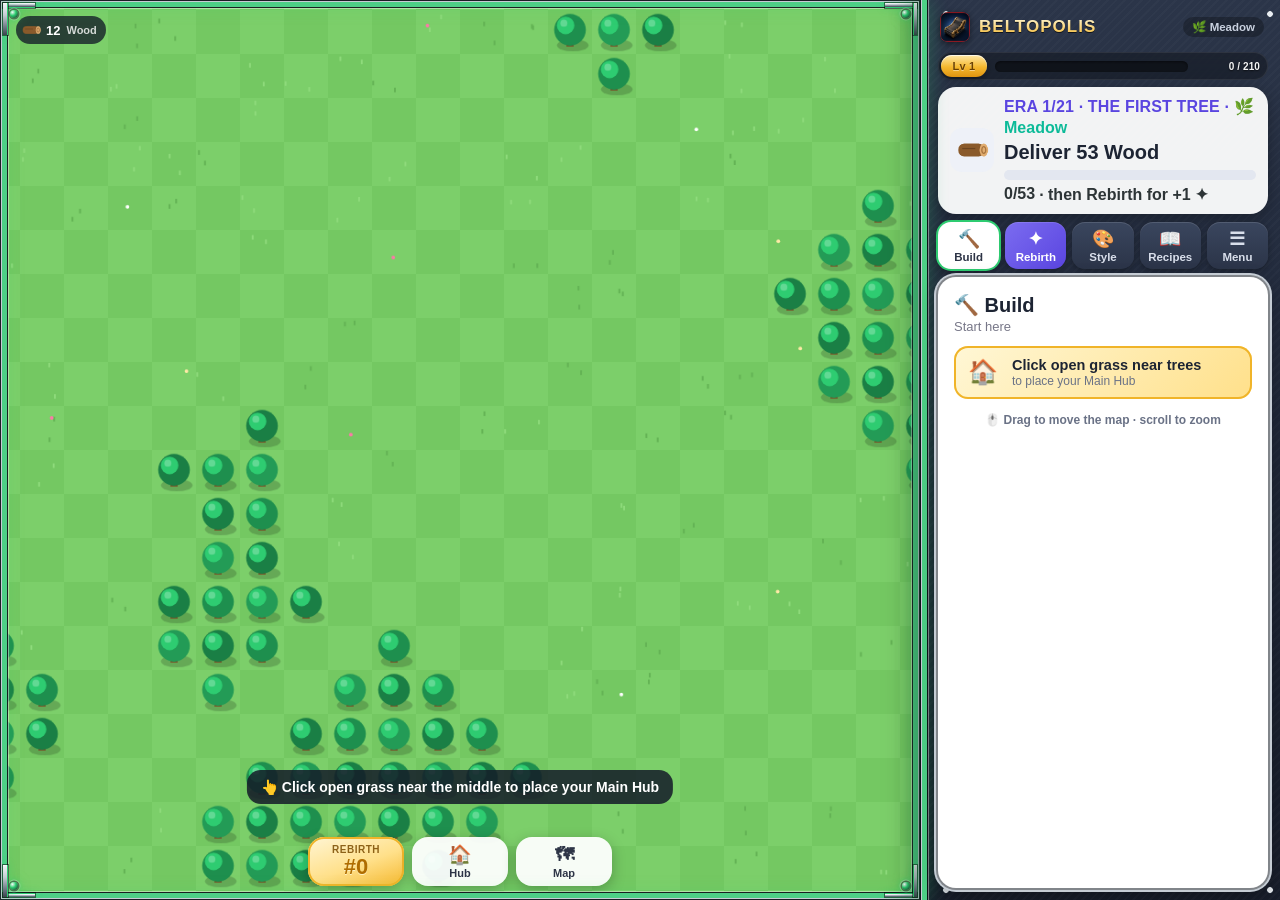
==== commit 2d76013f: "Bigger quest text, daily rewards 2 each" ====
--- a/index.html
+++ b/index.html
@@ -14,7 +14,7 @@
 <link rel="icon" type="image/png" sizes="32x32" href="icons/favicon-32.png?v=72">
 <link rel="icon" type="image/png" sizes="16x16" href="icons/favicon-16.png?v=72">
 <link rel="icon" type="image/png" sizes="192x192" href="icons/icon-192.png?v=72">
-<link rel="stylesheet" href="style.css?v=72">
+<link rel="stylesheet" href="style.css?v=72b">
 </head>
 <body>
 <canvas id="cv"></canvas>
@@ -66,6 +66,6 @@
 <div id="sheetWrap"><div id="sheet"></div></div>
 <div id="toast"></div>
 <div id="banner"></div>
-<script src="game.js?v=72"></script>
+<script src="game.js?v=72b"></script>
 </body>
 </html>
--- a/style.css
+++ b/style.css
@@ -8,12 +8,12 @@
 #quest .qi{width:44px;height:44px;border-radius:12px;background:#eef1f8;display:flex;align-items:center;justify-content:center;flex:none}
 #quest .qi img{width:36px;height:36px}
 #quest .qb{flex:1;min-width:0}
-#quest .qt{font-size:13px;font-weight:800;letter-spacing:.04em;color:#5a45e0;text-transform:uppercase;line-height:1.3}
-#quest .qn{font-size:16px;font-weight:800;margin:1px 0 5px;white-space:nowrap;overflow:hidden;text-overflow:ellipsis}
+#quest .qt{font-size:16px;font-weight:900;letter-spacing:.01em;color:#5a45e0;text-transform:uppercase;line-height:1.3}
+#quest .qn{font-size:20px;font-weight:900;margin:2px 0 6px;white-space:nowrap;overflow:hidden;text-overflow:ellipsis}
 .bar{height:10px;border-radius:6px;background:#e3e7f0;overflow:hidden}
 .bar i{display:block;height:100%;width:0;background:linear-gradient(90deg,#00b894,#55efc4);border-radius:6px;transition:width .25s}
-#quest .qr{font-size:13px;font-weight:700;color:#4a5162;margin-top:5px;display:flex;align-items:center;gap:4px;flex-wrap:wrap}
-#quest .qr b{font-size:13px;font-weight:800;color:#2d3436}
+#quest .qr{font-size:16px;font-weight:800;color:#2d3436;margin-top:5px;display:flex;align-items:center;gap:4px;flex-wrap:wrap}
+#quest .qr b{font-size:16px;font-weight:800;color:#2d3436}
 #quest .qr img{width:16px;height:16px;vertical-align:-3px}
 #quest.pulse{animation:pulse .6s}
 @keyframes pulse{0%{transform:scale(1)}40%{transform:scale(1.04)}100%{transform:scale(1)}}
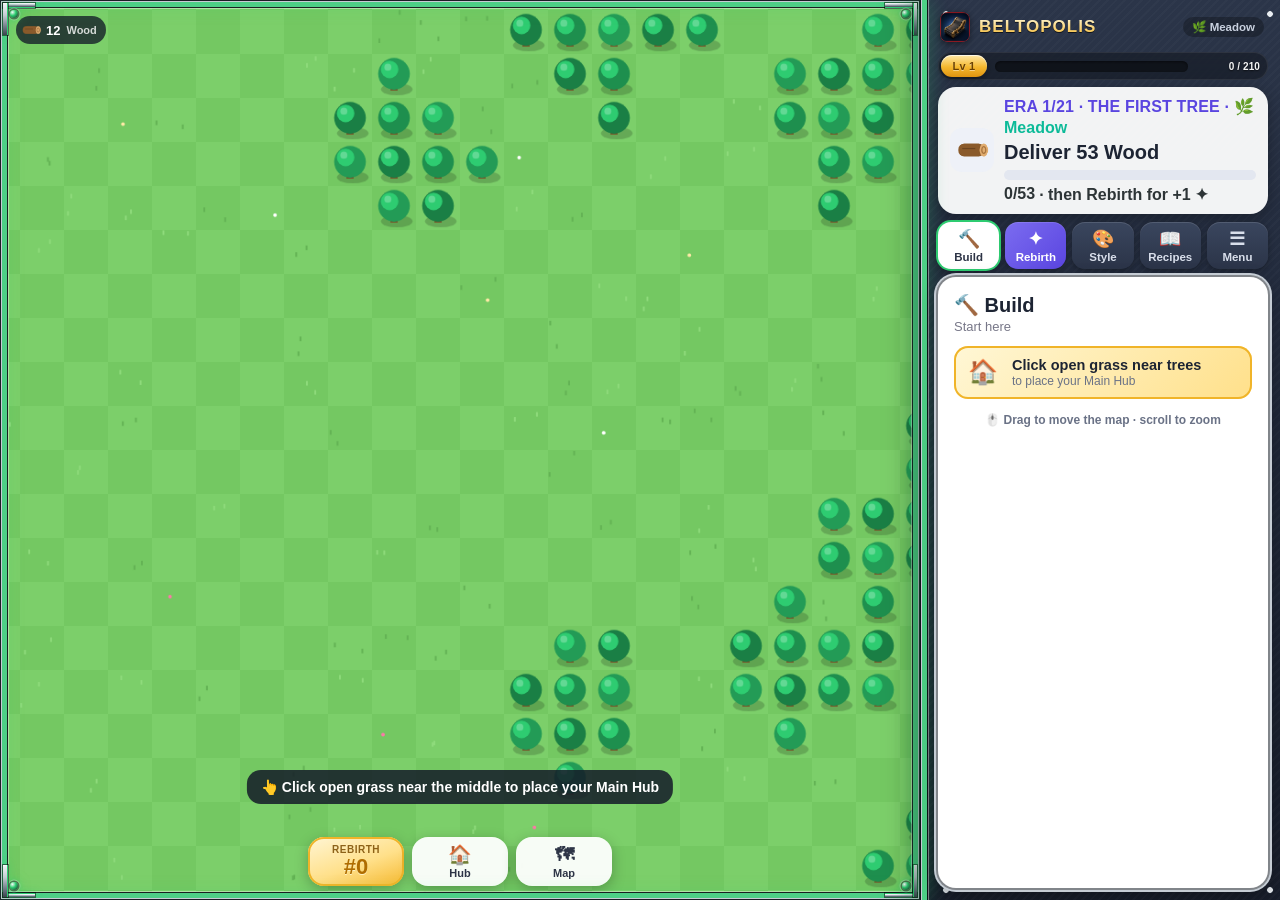
==== commit da894d80: "Daily challenges 1 each" ====
--- a/index.html
+++ b/index.html
@@ -14,7 +14,7 @@
 <link rel="icon" type="image/png" sizes="32x32" href="icons/favicon-32.png?v=72">
 <link rel="icon" type="image/png" sizes="16x16" href="icons/favicon-16.png?v=72">
 <link rel="icon" type="image/png" sizes="192x192" href="icons/icon-192.png?v=72">
-<link rel="stylesheet" href="style.css?v=72b">
+<link rel="stylesheet" href="style.css?v=72c">
 </head>
 <body>
 <canvas id="cv"></canvas>
@@ -66,6 +66,6 @@
 <div id="sheetWrap"><div id="sheet"></div></div>
 <div id="toast"></div>
 <div id="banner"></div>
-<script src="game.js?v=72b"></script>
+<script src="game.js?v=72c"></script>
 </body>
 </html>
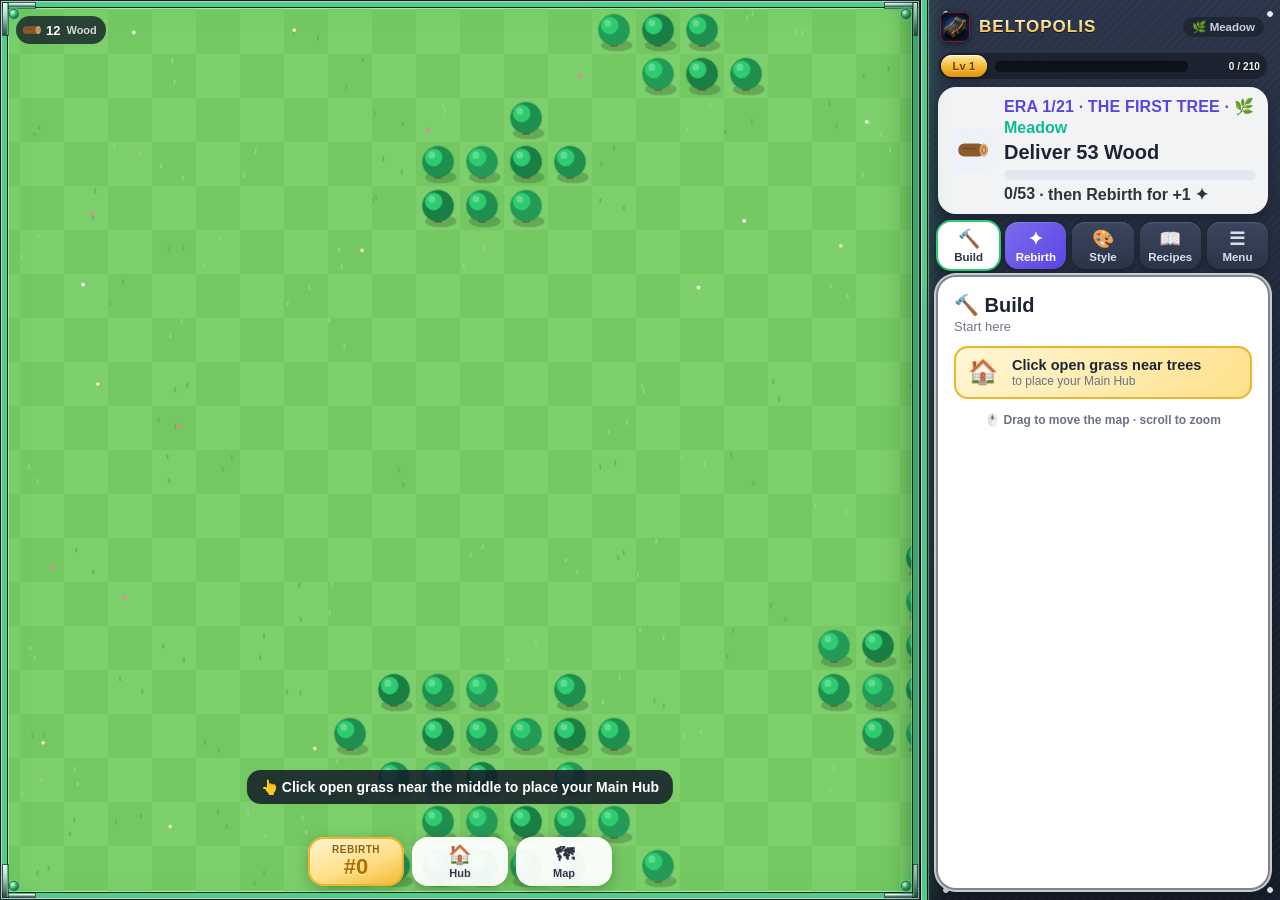
==== commit 5d2ef42f: "Weekly belt on/off toggle" ====
--- a/index.html
+++ b/index.html
@@ -14,7 +14,7 @@
 <link rel="icon" type="image/png" sizes="32x32" href="icons/favicon-32.png?v=72">
 <link rel="icon" type="image/png" sizes="16x16" href="icons/favicon-16.png?v=72">
 <link rel="icon" type="image/png" sizes="192x192" href="icons/icon-192.png?v=72">
-<link rel="stylesheet" href="style.css?v=72c">
+<link rel="stylesheet" href="style.css?v=72d">
 </head>
 <body>
 <canvas id="cv"></canvas>
@@ -66,6 +66,6 @@
 <div id="sheetWrap"><div id="sheet"></div></div>
 <div id="toast"></div>
 <div id="banner"></div>
-<script src="game.js?v=72c"></script>
+<script src="game.js?v=72d"></script>
 </body>
 </html>
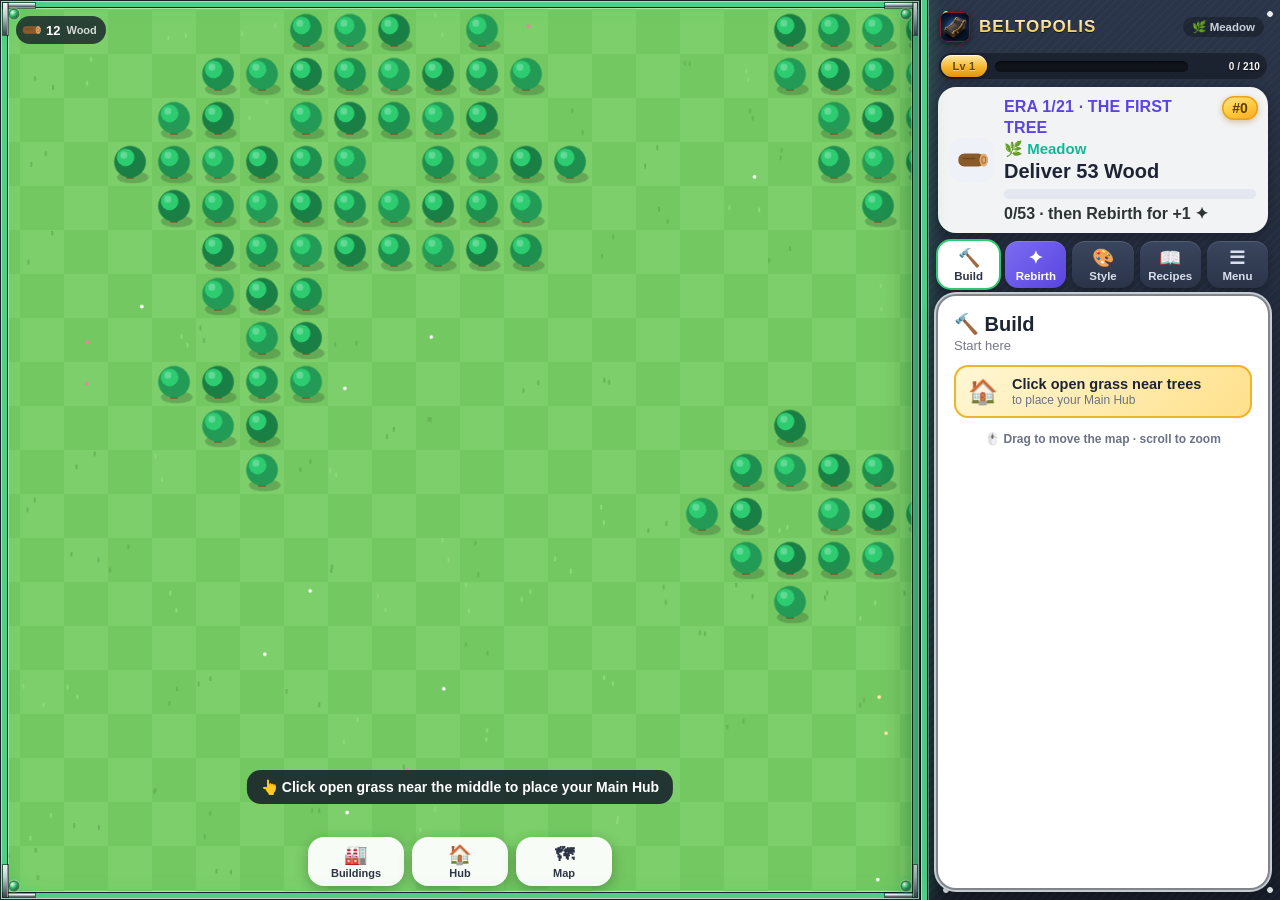
==== commit eb1e160b: "1.0.5 test: Buildings button, gold rebirth pill, My Buildings tray" ====
--- a/index.html
+++ b/index.html
@@ -9,12 +9,12 @@
 <meta name="apple-mobile-web-app-title" content="Beltopolis">
 <meta name="theme-color" content="#1b2433">
 <title>Beltopolis</title>
-<link rel="manifest" href="manifest.webmanifest?v=72">
-<link rel="apple-touch-icon" sizes="180x180" href="icons/icon-180.png?v=72">
-<link rel="icon" type="image/png" sizes="32x32" href="icons/favicon-32.png?v=72">
-<link rel="icon" type="image/png" sizes="16x16" href="icons/favicon-16.png?v=72">
-<link rel="icon" type="image/png" sizes="192x192" href="icons/icon-192.png?v=72">
-<link rel="stylesheet" href="style.css?v=72d">
+<link rel="manifest" href="manifest.webmanifest?v=73">
+<link rel="apple-touch-icon" sizes="180x180" href="icons/icon-180.png?v=73">
+<link rel="icon" type="image/png" sizes="32x32" href="icons/favicon-32.png?v=73">
+<link rel="icon" type="image/png" sizes="16x16" href="icons/favicon-16.png?v=73">
+<link rel="icon" type="image/png" sizes="192x192" href="icons/icon-192.png?v=73">
+<link rel="stylesheet" href="style.css?v=73">
 </head>
 <body>
 <canvas id="cv"></canvas>
@@ -35,7 +35,7 @@
 </div>
 <div id="hint"></div>
 <div id="bottom">
-  <button id="rbTile" class="nav rbt" aria-label="Rebirth number"><span class="rbl">Rebirth</span><span class="rbn">#<b id="rbNum">0</b><i id="ascNum" class="ascb"></i></span></button>
+  <button id="bBld" class="nav" type="button" aria-label="My Buildings"><span class="ic">🏭</span><span>Buildings</span></button>
   <button id="bPerk" class="nav main"><span class="ic">✦</span><span>Rebirth</span><span id="ppBadge" class="ppb"></span></button>
   <button id="bHub" class="nav" type="button" aria-label="Jump to your Hub"><span class="ic">🏠</span><span>Hub</span></button>
   <button id="bMap" class="nav" aria-label="View whole map"><span class="ic">🗺</span><span>Map</span></button>
@@ -66,6 +66,6 @@
 <div id="sheetWrap"><div id="sheet"></div></div>
 <div id="toast"></div>
 <div id="banner"></div>
-<script src="game.js?v=72d"></script>
+<script src="game.js?v=73"></script>
 </body>
 </html>
--- a/style.css
+++ b/style.css
@@ -1026,3 +1026,26 @@
 .wk-rewt small{display:block;font-size:10px;font-weight:800;letter-spacing:.05em;text-transform:uppercase;color:#e8c39a;margin-bottom:2px}
 .wk-rewt b{display:block;font-size:18px;font-weight:900;color:#fff}
 .wk-rewt span{display:block;margin-top:2px;font-size:11px;font-weight:700;color:#d7b598;line-height:1.3}
+/* ---- v73 (1.0.5): gold Rebirth/Ascension pill on the quest card + compact My Buildings tray ---- */
+#quest .qt .ww{display:block;font-size:15px;line-height:1.3}
+#quest .qrb{float:right;margin:-1px -2px 2px 8px;padding:2px 10px;border-radius:12px;background:linear-gradient(160deg,#ffe58a,#ffc93c 55%,#f5a623);color:#5c3a00;font-size:14px;font-weight:900;line-height:20px;letter-spacing:.01em;text-transform:none;white-space:nowrap;box-shadow:0 2px 6px rgba(160,100,0,.35),inset 0 0 0 1.5px #e9a21a;cursor:pointer;position:relative;z-index:1}
+#quest .qrb:active{transform:scale(.94)}
+#bBld .ic{font-size:19px}
+html:not(.desk) #sheetWrap.tray.open{pointer-events:none;background:none}
+html:not(.desk) #sheetWrap.tray #sheet{pointer-events:auto;height:32%;max-height:none;overflow:hidden;display:flex;flex-direction:column;padding:10px 14px calc(env(safe-area-inset-bottom) + 8px)}
+html:not(.desk) #sheetWrap.tray #sheet .grab{flex:none;margin:-2px auto 8px}
+.mbt-head{display:flex;align-items:center;justify-content:space-between;gap:8px;margin-bottom:8px;flex:none}
+.mbt-all{border:0;background:#eef0f6;color:#3d4256;font:inherit;font-weight:800;font-size:14px;border-radius:14px;padding:6px 12px;cursor:pointer}
+.mbt-pill{background:linear-gradient(135deg,#7b6cf0,#5a45e0);color:#fff;font-weight:800;font-size:15px;border-radius:16px;padding:6px 16px;white-space:nowrap;overflow:hidden;text-overflow:ellipsis;max-width:60%}
+.mbt-x{border:0;background:#eef0f6;color:#3d4256;font:inherit;font-weight:900;font-size:15px;width:32px;height:32px;border-radius:50%;cursor:pointer;flex:none}
+.mbt-list{flex:1;min-height:0;overflow-y:auto;-webkit-overflow-scrolling:touch;overscroll-behavior:contain;touch-action:pan-y;display:flex;flex-direction:column;gap:8px;padding:2px 1px 6px}
+.mbt-row{display:flex;align-items:center;gap:10px;width:100%;flex:none;border:2px solid transparent;background:#f3f4f9;border-radius:14px;padding:8px 10px;font:inherit;color:#1d2433;text-align:left;cursor:pointer}
+.mbt-row:active{transform:scale(.985)}
+.mbt-row.on{background:#efeaff;border-color:#a99cf5}
+.mbt-row .mb-ico{flex:none;background:#fff;border-radius:9px}
+.mbt-tx{flex:1;min-width:0;white-space:nowrap;overflow:hidden;text-overflow:ellipsis;font-size:15px}
+.mbt-tx b{font-weight:900}
+.mbt-tx small{font-size:13px;color:#667;font-weight:600}
+.mbt-go{flex:none;font-weight:800;font-size:13px;color:#5a45e0}
+.mbt-row.on .mbt-go{background:#6c5ce7;color:#fff;border-radius:11px;padding:3px 10px}
+html.desk #sheet.mb-tray .mbt-list{overflow:visible}
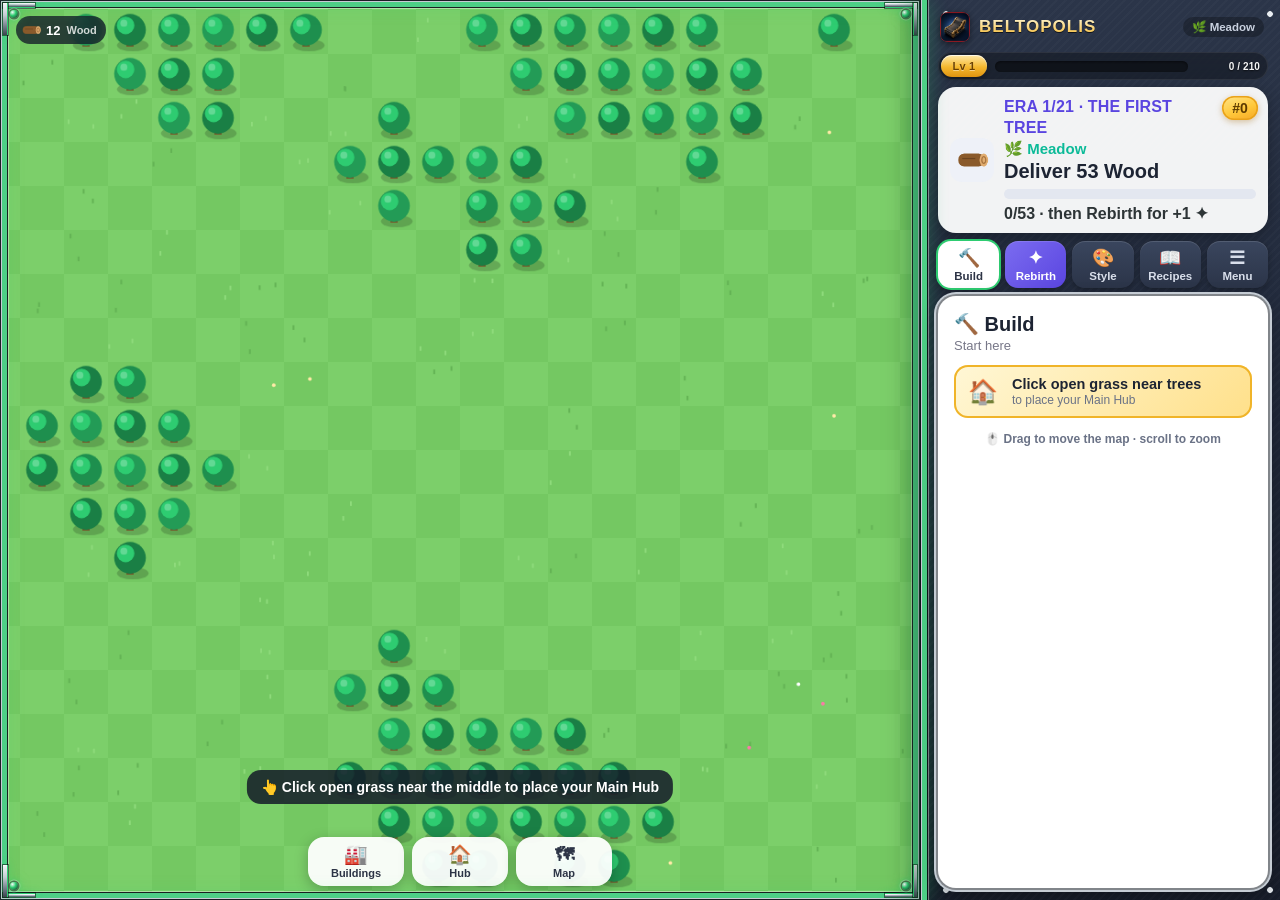
==== commit 728f3332: "1.0.5 v73b: remove duplicate My Buildings from Menu" ====
--- a/index.html
+++ b/index.html
@@ -9,12 +9,12 @@
 <meta name="apple-mobile-web-app-title" content="Beltopolis">
 <meta name="theme-color" content="#1b2433">
 <title>Beltopolis</title>
-<link rel="manifest" href="manifest.webmanifest?v=73">
-<link rel="apple-touch-icon" sizes="180x180" href="icons/icon-180.png?v=73">
-<link rel="icon" type="image/png" sizes="32x32" href="icons/favicon-32.png?v=73">
-<link rel="icon" type="image/png" sizes="16x16" href="icons/favicon-16.png?v=73">
-<link rel="icon" type="image/png" sizes="192x192" href="icons/icon-192.png?v=73">
-<link rel="stylesheet" href="style.css?v=73">
+<link rel="manifest" href="manifest.webmanifest?v=73b">
+<link rel="apple-touch-icon" sizes="180x180" href="icons/icon-180.png?v=73b">
+<link rel="icon" type="image/png" sizes="32x32" href="icons/favicon-32.png?v=73b">
+<link rel="icon" type="image/png" sizes="16x16" href="icons/favicon-16.png?v=73b">
+<link rel="icon" type="image/png" sizes="192x192" href="icons/icon-192.png?v=73b">
+<link rel="stylesheet" href="style.css?v=73b">
 </head>
 <body>
 <canvas id="cv"></canvas>
@@ -66,6 +66,6 @@
 <div id="sheetWrap"><div id="sheet"></div></div>
 <div id="toast"></div>
 <div id="banner"></div>
-<script src="game.js?v=73"></script>
+<script src="game.js?v=73b"></script>
 </body>
 </html>
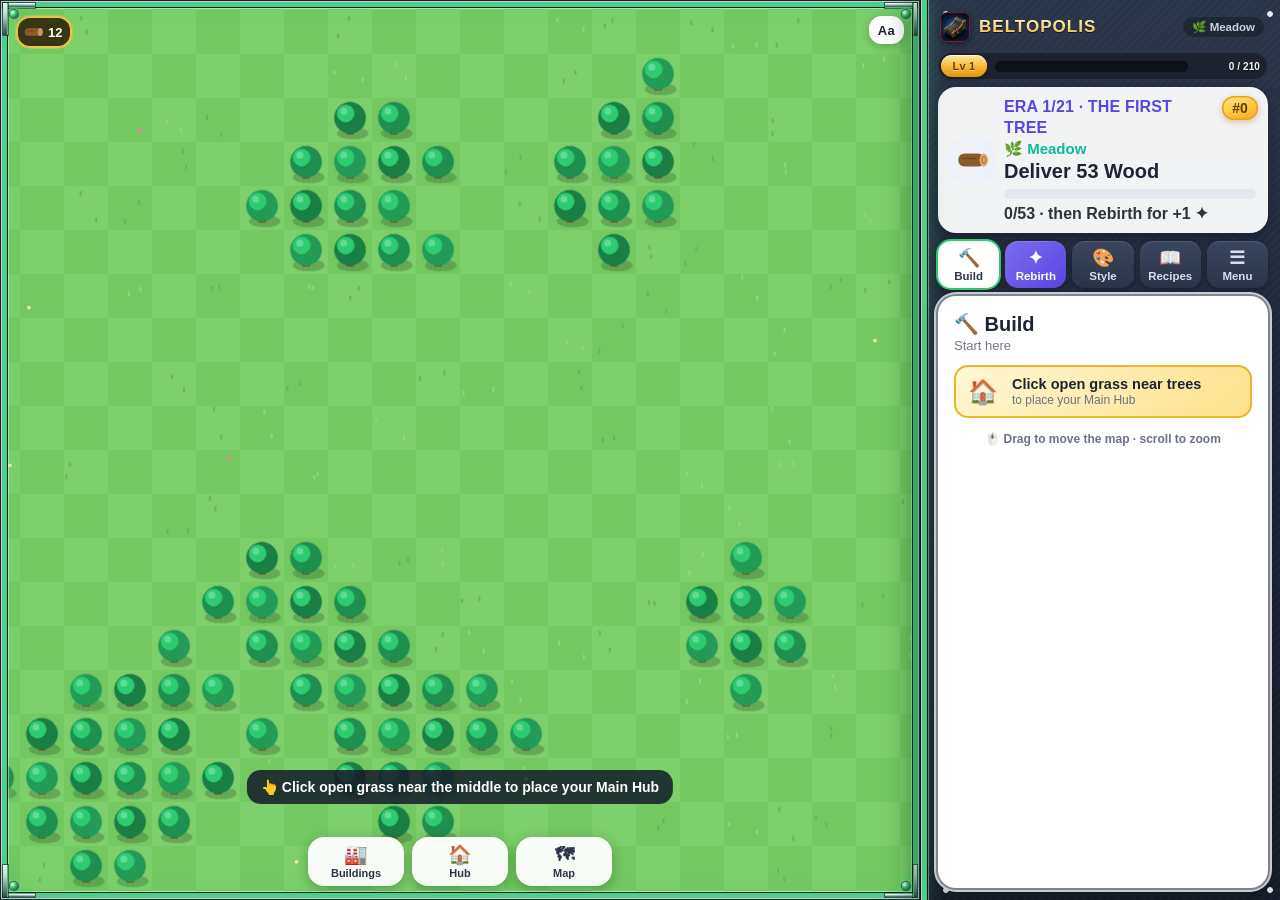
==== commit a6232bd6: "1.0.5 v74: Hub Flow Rates and compact resource bar toggle" ====
--- a/index.html
+++ b/index.html
@@ -9,12 +9,12 @@
 <meta name="apple-mobile-web-app-title" content="Beltopolis">
 <meta name="theme-color" content="#1b2433">
 <title>Beltopolis</title>
-<link rel="manifest" href="manifest.webmanifest?v=73b">
-<link rel="apple-touch-icon" sizes="180x180" href="icons/icon-180.png?v=73b">
-<link rel="icon" type="image/png" sizes="32x32" href="icons/favicon-32.png?v=73b">
-<link rel="icon" type="image/png" sizes="16x16" href="icons/favicon-16.png?v=73b">
-<link rel="icon" type="image/png" sizes="192x192" href="icons/icon-192.png?v=73b">
-<link rel="stylesheet" href="style.css?v=73b">
+<link rel="manifest" href="manifest.webmanifest?v=74">
+<link rel="apple-touch-icon" sizes="180x180" href="icons/icon-180.png?v=74">
+<link rel="icon" type="image/png" sizes="32x32" href="icons/favicon-32.png?v=74">
+<link rel="icon" type="image/png" sizes="16x16" href="icons/favicon-16.png?v=74">
+<link rel="icon" type="image/png" sizes="192x192" href="icons/icon-192.png?v=74">
+<link rel="stylesheet" href="style.css?v=74">
 </head>
 <body>
 <canvas id="cv"></canvas>
@@ -31,7 +31,10 @@
     <span class="xp-lab" id="xpLab"></span>
   </button>
   <div id="quest" class="card"></div>
-  <div id="stock"></div>
+  <div id="stockWrap">
+    <div id="stock"></div>
+    <button type="button" id="aaToggle" class="aa-toggle on" aria-label="Toggle resource names" aria-pressed="true">Aa</button>
+  </div>
 </div>
 <div id="hint"></div>
 <div id="bottom">
@@ -66,6 +69,6 @@
 <div id="sheetWrap"><div id="sheet"></div></div>
 <div id="toast"></div>
 <div id="banner"></div>
-<script src="game.js?v=73b"></script>
+<script src="game.js?v=74"></script>
 </body>
 </html>
--- a/style.css
+++ b/style.css
@@ -17,11 +17,18 @@
 #quest .qr img{width:16px;height:16px;vertical-align:-3px}
 #quest.pulse{animation:pulse .6s}
 @keyframes pulse{0%{transform:scale(1)}40%{transform:scale(1.04)}100%{transform:scale(1)}}
-#stock{display:flex;gap:6px;overflow-x:auto;padding:8px 0 4px;pointer-events:auto;scrollbar-width:none}
+#stockWrap{display:flex;align-items:center;gap:6px;padding:8px 0 4px;pointer-events:auto;min-width:0}
+#stock{display:flex;gap:6px;overflow-x:auto;flex:1;min-width:0;padding:0;scrollbar-width:none;touch-action:pan-x}
 #stock::-webkit-scrollbar{display:none}
-.chip{flex:none;display:flex;align-items:center;gap:4px;background:rgba(20,26,40,.78);color:#fff;border-radius:14px;padding:3px 9px 3px 4px;font-size:13px;font-weight:700;backdrop-filter:blur(6px);-webkit-backdrop-filter:blur(6px)}
+.chip{flex:none;display:flex;align-items:center;gap:4px;background:rgba(20,26,40,.78);color:#fff;border-radius:14px;padding:3px 9px 3px 4px;font-size:13px;font-weight:700;backdrop-filter:blur(6px);-webkit-backdrop-filter:blur(6px);border:2px solid transparent}
 .chip img{width:22px;height:22px}
 .chip.bump{animation:bump .3s}
+.chip.quest{border-color:#f5c14a;background:rgba(50,38,10,.9);box-shadow:0 0 0 1px rgba(245,193,74,.45)}
+#stockWrap.compact .chip .cn{display:none}
+#stockWrap.compact .chip{padding-right:8px}
+.aa-toggle{flex:none;height:28px;min-width:34px;border:1.5px solid rgba(255,255,255,.45);border-radius:12px;background:rgba(20,26,40,.55);color:#fff;font:inherit;font-weight:800;font-size:13px;letter-spacing:.02em;padding:3px 8px;cursor:pointer;box-shadow:0 2px 8px rgba(0,0,0,.22)}
+.aa-toggle.on{background:#fff;color:#1d2433;border-color:#fff}
+.aa-toggle:active{transform:scale(.94)}
 @keyframes bump{50%{transform:scale(1.12)}}
 #hint{position:fixed;left:50%;transform:translateX(-50%);bottom:calc(env(safe-area-inset-bottom) + 86px);background:rgba(20,26,40,.85);color:#fff;padding:9px 14px;border-radius:14px;font-size:14px;font-weight:600;max-width:92%;text-align:center;pointer-events:none;z-index:4;transition:opacity .3s}
 #hint:empty{opacity:0}
@@ -629,7 +636,8 @@
 html.desk #cv{right:auto;width:calc(100% - var(--dkw))}
 html.desk #frame{right:var(--dkw)}
 html.desk #top{right:var(--dkw);padding:12px 16px 0}
-html.desk #stock{flex-wrap:wrap;overflow:visible;padding:4px 0}
+html.desk #stockWrap{padding:4px 0;align-items:flex-start}
+html.desk #stock{flex-wrap:wrap;overflow:visible;padding:0}
 html.desk #bottom{right:var(--dkw);padding:8px 10px 14px}
 html.desk #bPerk,html.desk #bMenu{display:none}
 html.desk #hint{left:calc((100% - var(--dkw)) / 2);bottom:96px;max-width:min(640px,calc(100% - var(--dkw) - 40px))}
@@ -1049,3 +1057,57 @@
 .mbt-go{flex:none;font-weight:800;font-size:13px;color:#5a45e0}
 .mbt-row.on .mbt-go{background:#6c5ce7;color:#fff;border-radius:11px;padding:3px 10px}
 html.desk #sheet.mb-tray .mbt-list{overflow:visible}
+
+/* ---- v74: compact resource bar (see #stockWrap above) + Hub Flow Rates sheet ---- */
+#sheet.has-fr-head{
+  display:flex;
+  flex-direction:column;
+  overflow:hidden;
+  padding:10px 16px 0;
+}
+#sheet.has-fr-head .grab{margin:-2px auto 8px;flex:none}
+#sheet.has-fr-head .fr-head{
+  flex:none;
+  z-index:3;
+  background:#fff;
+  margin:0 -16px;
+  padding:0 16px 8px;
+}
+#sheet.has-fr-head .fr-body{
+  flex:1;
+  min-height:0;
+  overflow-y:auto;
+  -webkit-overflow-scrolling:touch;
+  overscroll-behavior:contain;
+  touch-action:pan-y;
+  padding:2px 0 calc(env(safe-area-inset-bottom) + 16px);
+}
+.fr-head .mbt-head{margin:0 0 8px}
+.fr-hub{display:flex;align-items:center;gap:6px;background:#eef0f6;color:#3d4256;font-weight:800;font-size:14px;border-radius:14px;padding:4px 10px 4px 5px;flex:none;white-space:nowrap}
+.fr-hubico{width:22px;height:22px;flex:none}
+.fr-grid{display:grid;grid-template-columns:1fr 1fr;gap:8px}
+.fr-cell{display:flex;align-items:center;gap:8px;background:#f3f4f9;border-radius:14px;padding:8px 8px 8px 8px;border:2px solid transparent;min-width:0}
+.fr-cell img{width:28px;height:28px;flex:none}
+.fr-tx{flex:1;min-width:0}
+.fr-tx b{display:block;font-weight:900;font-size:14px;line-height:1.15;white-space:nowrap;overflow:hidden;text-overflow:ellipsis;color:#1d2433}
+.fr-tx small{display:block;font-size:12px;color:#667;font-weight:700;margin-top:1px}
+.fr-rate{flex:none;background:#e7f8ef;color:#0f8a5a;font-weight:800;font-size:12px;border-radius:10px;padding:3px 7px;white-space:nowrap}
+.fr-cell.quest{background:#fff8e8;border-color:#f5c14a;box-shadow:0 0 0 1px rgba(245,193,74,.28)}
+.fr-cell.idle{background:#f6f7fb}
+.fr-cell.idle .fr-tx b,.fr-cell.idle .fr-tx small{color:#8a8fa3}
+.fr-cell.idle .fr-rate{background:transparent;color:#9aa0b0;font-weight:700;padding:3px 4px}
+.fr-idle-lab{font-size:13px;font-weight:800;color:#778;margin:12px 0 6px}
+.fr-empty{text-align:center;color:#667;font-size:14px;font-weight:600;padding:10px 8px 12px;line-height:1.35}
+#sheet.has-fr-head.sheet-more{box-shadow:0 -8px 30px rgba(0,0,0,.25)}
+#sheet.has-fr-head.sheet-more::after{
+  content:'▼  Scroll for more';
+  position:absolute;left:0;right:0;bottom:0;
+  padding:22px 0 calc(env(safe-area-inset-bottom) + 6px);
+  text-align:center;font-size:12px;font-weight:800;color:#6b7288;
+  background:linear-gradient(180deg,rgba(255,255,255,0),#fff 55%);
+  pointer-events:none;
+}
+html.desk #sheet.has-fr-head{padding:14px 16px 0;display:flex;flex-direction:column;overflow:hidden}
+html.desk #sheet.has-fr-head .grab{display:none}
+html.desk #sheet.has-fr-head .fr-body{padding-bottom:18px}
+html.desk #sheet.has-fr-head.sheet-more::after{content:none}
